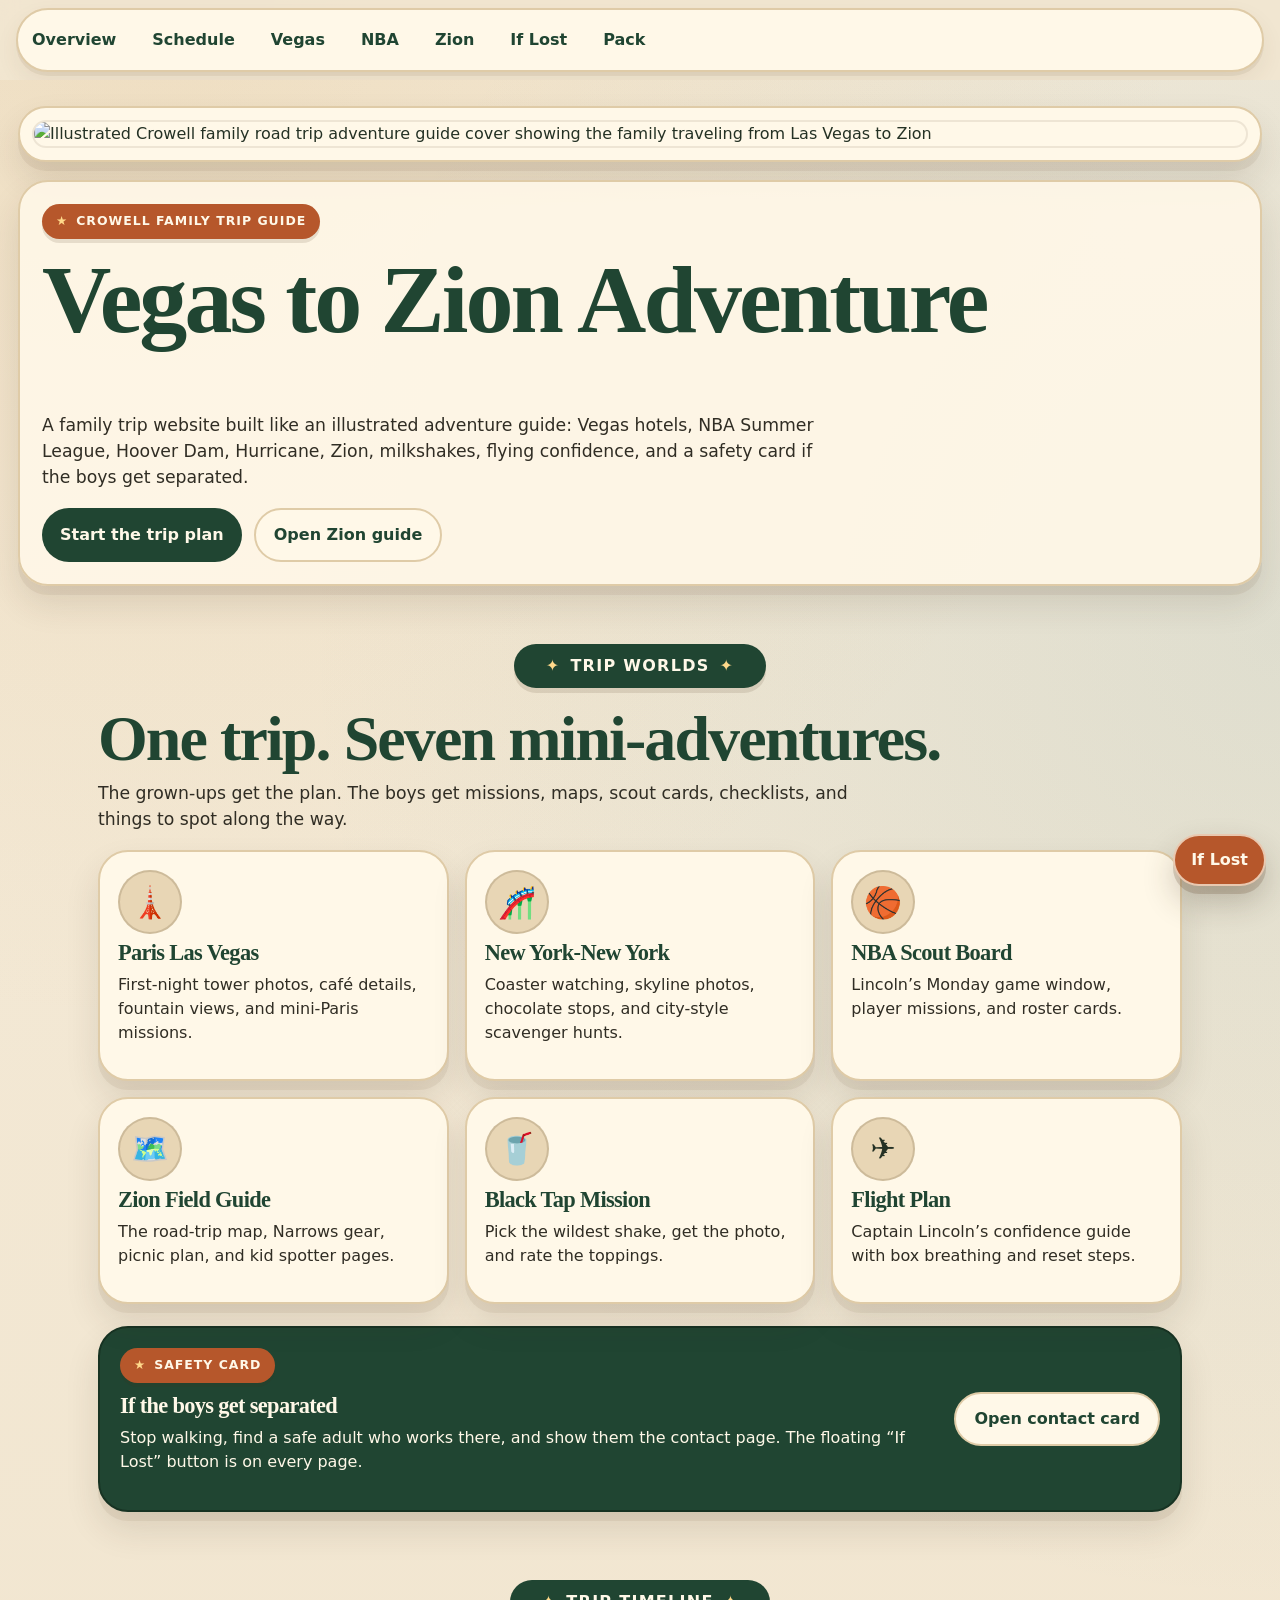
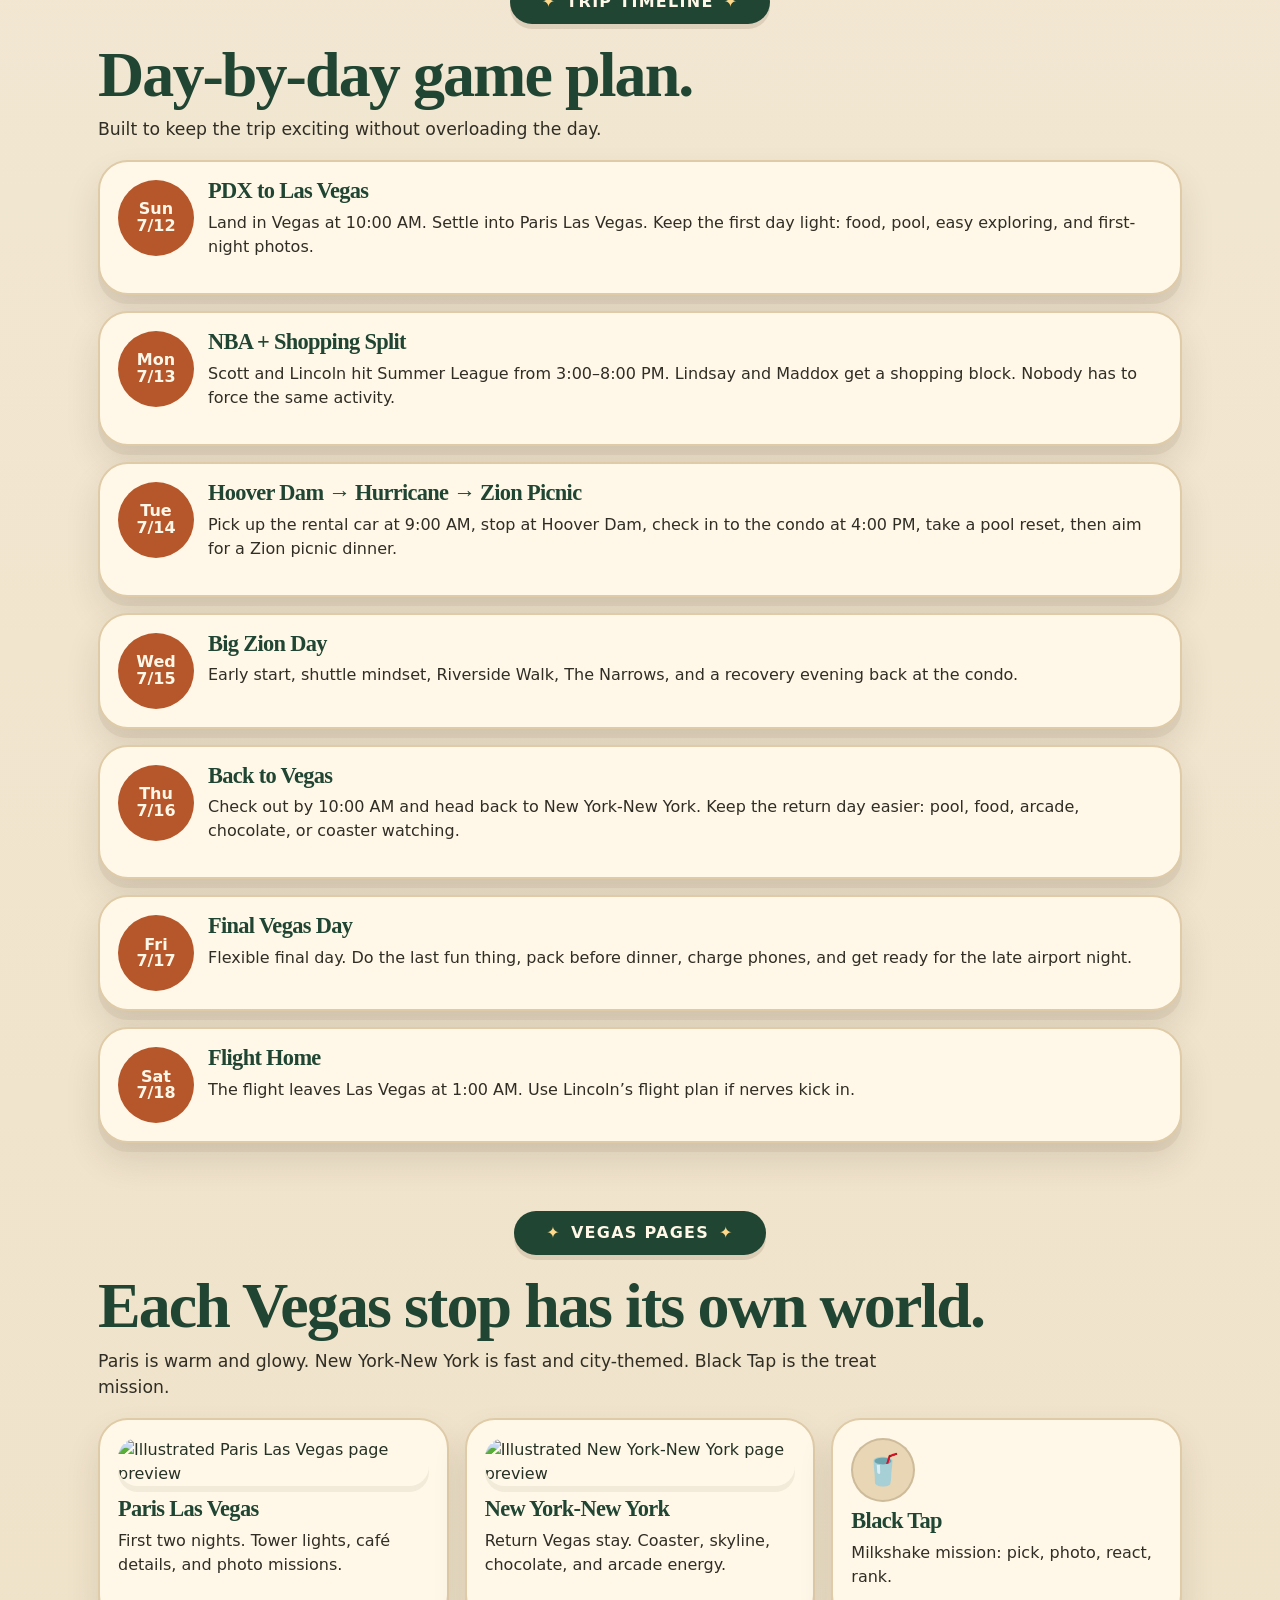
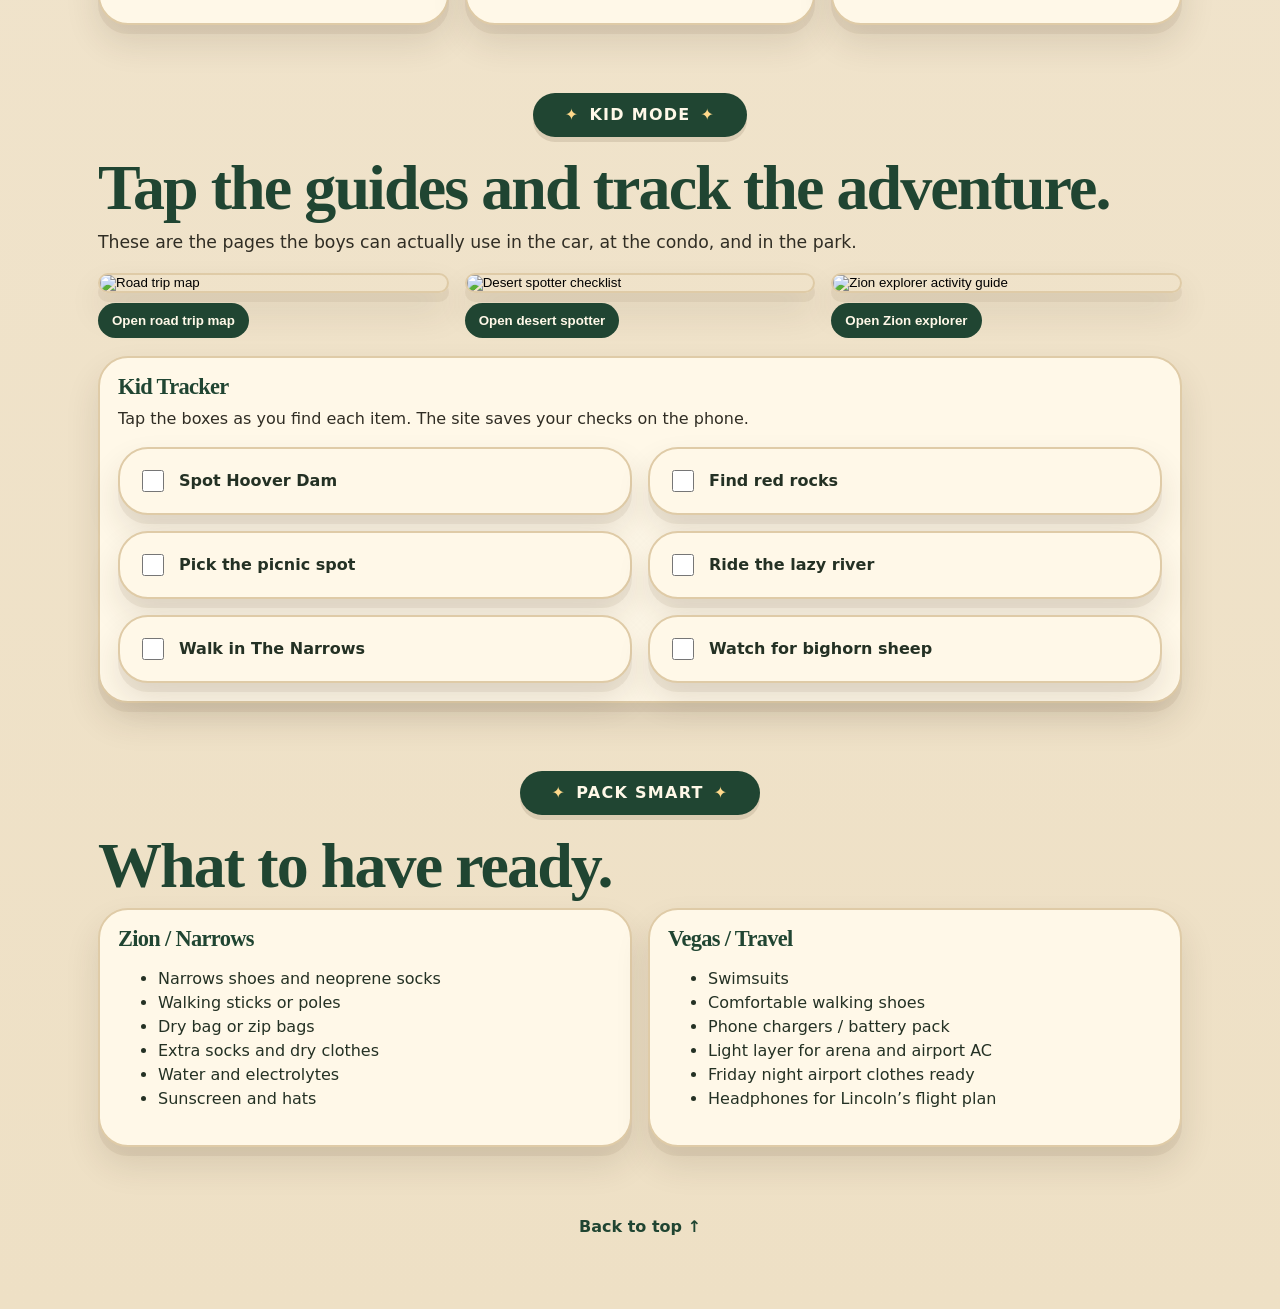
==== index.html @ 47e10776 "Add files via upload" ====
<!doctype html>
<html lang="en">

<head>
  <meta charset="utf-8" />
  <meta name="viewport" content="width=device-width, initial-scale=1" />
  <link rel="stylesheet" href="style.css" />
</head>

<body>
<a class="skip-link" href="#main">Skip to main content</a>

<nav class="top-tabs" aria-label="Main navigation">
  <a href="index.html#overview">Overview</a>
  <a href="index.html#schedule">Schedule</a>
  <a href="index.html#vegas">Vegas</a>
  <a href="nba.html">NBA</a>
  <a href="zion.html">Zion</a>
  <a href="contacts.html">If Lost</a>
  <a href="index.html#pack">Pack</a>
</nav>


<header class="hero" id="top">
  <div class="hero-art-card">
    <img src="assets/hero-home.png" alt="Illustrated Crowell family road trip adventure guide cover showing the family traveling from Las Vegas to Zion">
  </div>
  <div class="hero-copy">
    <p class="kicker">Crowell Family Trip Guide</p>
    <h1>Vegas to Zion Adventure</h1>
    <p class="lead">A family trip website built like an illustrated adventure guide: Vegas hotels, NBA Summer League, Hoover Dam, Hurricane, Zion, milkshakes, flying confidence, and a safety card if the boys get separated.</p>
    <div class="hero-actions">
      <a class="button primary" href="#schedule">Start the trip plan</a>
      <a class="button secondary" href="zion.html">Open Zion guide</a>
    </div>
  </div>
</header>

<main id="main">
  <section class="section" id="overview">
    <div class="ribbon"><span>Trip Worlds</span></div>
    <h2>One trip. Seven mini-adventures.</h2>
    <p class="lead">The grown-ups get the plan. The boys get missions, maps, scout cards, checklists, and things to spot along the way.</p>
    <div class="grid-3">
      <a class="card card-link" href="paris.html"><div class="tile-icon">🗼</div><h3>Paris Las Vegas</h3><p>First-night tower photos, café details, fountain views, and mini-Paris missions.</p></a>
      <a class="card card-link" href="new-york-new-york.html"><div class="tile-icon">🎢</div><h3>New York-New York</h3><p>Coaster watching, skyline photos, chocolate stops, and city-style scavenger hunts.</p></a>
      <a class="card card-link" href="nba.html"><div class="tile-icon">🏀</div><h3>NBA Scout Board</h3><p>Lincoln’s Monday game window, player missions, and roster cards.</p></a>
      <a class="card card-link" href="zion.html"><div class="tile-icon">🗺️</div><h3>Zion Field Guide</h3><p>The road-trip map, Narrows gear, picnic plan, and kid spotter pages.</p></a>
      <a class="card card-link" href="shake.html"><div class="tile-icon">🥤</div><h3>Black Tap Mission</h3><p>Pick the wildest shake, get the photo, and rate the toppings.</p></a>
      <a class="card card-link" href="flying.html"><div class="tile-icon">✈️</div><h3>Flight Plan</h3><p>Captain Lincoln’s confidence guide with box breathing and reset steps.</p></a>
    </div>
    <div class="safety-callout">
      <div>
        <p class="mini-kicker">Safety Card</p>
        <h3>If the boys get separated</h3>
        <p>Stop walking, find a safe adult who works there, and show them the contact page. The floating “If Lost” button is on every page.</p>
      </div>
      <a class="button secondary" href="contacts.html">Open contact card</a>
    </div>
  </section>

  <section class="section" id="schedule">
    <div class="ribbon"><span>Trip Timeline</span></div>
    <h2>Day-by-day game plan.</h2>
    <p class="lead">Built to keep the trip exciting without overloading the day.</p>
    <div class="timeline">
      <article><div class="date-badge">Sun<br>7/12</div><div><h3>PDX to Las Vegas</h3><p>Land in Vegas at 10:00 AM. Settle into Paris Las Vegas. Keep the first day light: food, pool, easy exploring, and first-night photos.</p></div></article>
      <article><div class="date-badge">Mon<br>7/13</div><div><h3>NBA + Shopping Split</h3><p>Scott and Lincoln hit Summer League from 3:00–8:00 PM. Lindsay and Maddox get a shopping block. Nobody has to force the same activity.</p></div></article>
      <article><div class="date-badge">Tue<br>7/14</div><div><h3>Hoover Dam → Hurricane → Zion Picnic</h3><p>Pick up the rental car at 9:00 AM, stop at Hoover Dam, check in to the condo at 4:00 PM, take a pool reset, then aim for a Zion picnic dinner.</p></div></article>
      <article><div class="date-badge">Wed<br>7/15</div><div><h3>Big Zion Day</h3><p>Early start, shuttle mindset, Riverside Walk, The Narrows, and a recovery evening back at the condo.</p></div></article>
      <article><div class="date-badge">Thu<br>7/16</div><div><h3>Back to Vegas</h3><p>Check out by 10:00 AM and head back to New York-New York. Keep the return day easier: pool, food, arcade, chocolate, or coaster watching.</p></div></article>
      <article><div class="date-badge">Fri<br>7/17</div><div><h3>Final Vegas Day</h3><p>Flexible final day. Do the last fun thing, pack before dinner, charge phones, and get ready for the late airport night.</p></div></article>
      <article><div class="date-badge">Sat<br>7/18</div><div><h3>Flight Home</h3><p>The flight leaves Las Vegas at 1:00 AM. Use Lincoln’s flight plan if nerves kick in.</p></div></article>
    </div>
  </section>

  <section class="section" id="vegas">
    <div class="ribbon"><span>Vegas Pages</span></div>
    <h2>Each Vegas stop has its own world.</h2>
    <p class="lead">Paris is warm and glowy. New York-New York is fast and city-themed. Black Tap is the treat mission.</p>
    <div class="grid-3">
      <a class="card card-link" href="paris.html"><img src="assets/hero-paris.png" alt="Illustrated Paris Las Vegas page preview" style="border-radius:20px;margin-bottom:12px"><h3>Paris Las Vegas</h3><p>First two nights. Tower lights, café details, and photo missions.</p></a>
      <a class="card card-link" href="new-york-new-york.html"><img src="assets/hero-nyny.png" alt="Illustrated New York-New York page preview" style="border-radius:20px;margin-bottom:12px"><h3>New York-New York</h3><p>Return Vegas stay. Coaster, skyline, chocolate, and arcade energy.</p></a>
      <a class="card card-link" href="shake.html"><div class="tile-icon">🥤</div><h3>Black Tap</h3><p>Milkshake mission: pick, photo, react, rank.</p></a>
    </div>
  </section>

  <section class="section" id="kids">
    <div class="ribbon"><span>Kid Mode</span></div>
    <h2>Tap the guides and track the adventure.</h2>
    <p class="lead">These are the pages the boys can actually use in the car, at the condo, and in the park.</p>
    <div class="grid-3">
      <button class="image-button" data-modal="assets/kid-road-trip-map.png"><img src="assets/kid-road-trip-map.png" alt="Road trip map"><span>Open road trip map</span></button>
      <button class="image-button" data-modal="assets/desert-spotter.png"><img src="assets/desert-spotter.png" alt="Desert spotter checklist"><span>Open desert spotter</span></button>
      <button class="image-button" data-modal="assets/zion-explorer.png"><img src="assets/zion-explorer.png" alt="Zion explorer activity guide"><span>Open Zion explorer</span></button>
    </div>
    <div class="card" style="margin-top:18px">
      <h3>Kid Tracker</h3>
      <p>Tap the boxes as you find each item. The site saves your checks on the phone.</p>
      <div class="mission-grid">
        <label><input type="checkbox" data-key="dam"> Spot Hoover Dam</label>
        <label><input type="checkbox" data-key="redrocks"> Find red rocks</label>
        <label><input type="checkbox" data-key="picnic"> Pick the picnic spot</label>
        <label><input type="checkbox" data-key="lazyriver"> Ride the lazy river</label>
        <label><input type="checkbox" data-key="narrows"> Walk in The Narrows</label>
        <label><input type="checkbox" data-key="bighorn"> Watch for bighorn sheep</label>
      </div>
    </div>
  </section>

  <section class="section" id="pack">
    <div class="ribbon"><span>Pack Smart</span></div>
    <h2>What to have ready.</h2>
    <div class="pack-grid">
      <article><h3>Zion / Narrows</h3><ul><li>Narrows shoes and neoprene socks</li><li>Walking sticks or poles</li><li>Dry bag or zip bags</li><li>Extra socks and dry clothes</li><li>Water and electrolytes</li><li>Sunscreen and hats</li></ul></article>
      <article><h3>Vegas / Travel</h3><ul><li>Swimsuits</li><li>Comfortable walking shoes</li><li>Phone chargers / battery pack</li><li>Light layer for arena and airport AC</li><li>Friday night airport clothes ready</li><li>Headphones for Lincoln’s flight plan</li></ul></article>
    </div>
  </section>
</main>

<div class="modal" id="imageModal" aria-hidden="true" role="dialog" aria-label="Expanded image">
  <button class="modal-close" type="button" aria-label="Close image">×</button>
  <img alt="Expanded trip guide image">
</div>

<a class="lost-button" href="contacts.html" aria-label="Open family contact information">If Lost</a>
<footer><a href="#top">Back to top ↑</a></footer>
<script src="script.js"></script>
</body>
</html>
---- style.css ----
:root{
  --bg:#f2e6d1;
  --paper:#fff8e8;
  --cream:#fff3dc;
  --ink:#243124;
  --muted:#6b6252;
  --green:#204532;
  --green2:#315d42;
  --rust:#b6572b;
  --gold:#d6a85d;
  --blue:#2e7f95;
  --teal:#2f7a70;
  --line:#dfcba7;
  --shadow:0 9px 0 rgba(87,65,38,.07), 0 18px 34px rgba(55,42,24,.12);
  --radius:30px;
}
*{box-sizing:border-box}
html{scroll-behavior:smooth}
body{
  margin:0;
  font-family:Inter,ui-sans-serif,system-ui,-apple-system,BlinkMacSystemFont,"Segoe UI",sans-serif;
  line-height:1.5;
  color:var(--ink);
  background:
    radial-gradient(circle at 12% 0%, rgba(214,168,93,.18), transparent 22%),
    radial-gradient(circle at 100% 14%, rgba(46,127,149,.10), transparent 24%),
    linear-gradient(180deg,#f4ead8,#eee0c5);
}
img{max-width:100%;display:block}
a{color:inherit}
main{max-width:1120px;margin:0 auto}
h1,h2,h3,p{margin-top:0}
h1,h2,h3{font-family:Georgia,serif;color:var(--green);line-height:1.02;letter-spacing:-.03em}
h1{font-size:clamp(2.8rem,11vw,6rem)}
h2{font-size:clamp(2rem,7vw,4rem);margin-bottom:10px}
h3{font-size:1.4rem;margin-bottom:8px}
p{color:#302d24}
.lead{font-size:1.08rem;max-width:780px}
.skip-link{position:absolute;left:-999px;top:0}
.skip-link:focus{left:8px;top:8px;background:var(--green);color:white;padding:8px;z-index:999}
.top-tabs{
  position:sticky;
  top:0;
  z-index:50;
  display:flex;
  gap:4px;
  overflow:auto;
  padding:16px;
  background:rgba(242,230,209,.94);
  backdrop-filter: blur(8px);
}
.top-tabs:before{
  content:"";
  position:absolute;
  inset:8px 16px;
  border:2px solid var(--line);
  border-radius:999px;
  background:var(--paper);
  box-shadow:0 4px 0 rgba(88,66,41,.08), 0 10px 22px rgba(88,66,41,.08);
  z-index:-1;
}
.top-tabs a{
  text-decoration:none;
  color:var(--green);
  font-weight:900;
  white-space:nowrap;
  border-radius:999px;
  padding:12px 16px;
  font-size:1rem;
}
.top-tabs a:hover,.top-tabs a:focus{background:#f0dfbd}
.button{
  display:inline-flex;
  align-items:center;
  justify-content:center;
  text-decoration:none;
  border-radius:999px;
  font-weight:900;
  padding:13px 18px;
}
.button.primary{background:var(--green);color:var(--paper)}
.button.secondary{background:var(--paper);color:var(--green);border:2px solid var(--line)}
.hero-actions{display:flex;gap:12px;flex-wrap:wrap}
.kicker, .mini-kicker{
  display:inline-flex;
  align-items:center;
  gap:8px;
  background:var(--rust);
  color:var(--paper);
  border-radius:999px;
  padding:8px 14px;
  box-shadow:0 4px 0 rgba(64,42,20,.12);
  font-weight:900;
  text-transform:uppercase;
  letter-spacing:.08em;
  font-size:.78rem;
  margin-bottom:12px;
}
.kicker:before,.mini-kicker:before{content:"★";color:#ffd98b}
.hero{
  padding:26px 18px 24px;
}
.hero-art-card{
  background:var(--paper);
  border:2px solid var(--line);
  border-radius:34px;
  padding:12px;
  box-shadow:var(--shadow);
}
.hero-art-card img{
  width:100%;
  border-radius:24px;
  border:2px solid rgba(87,65,38,.1);
}
.hero-copy{
  margin-top:18px;
  background:rgba(255,248,232,.9);
  border:2px solid var(--line);
  border-radius:30px;
  padding:22px;
  box-shadow:var(--shadow);
}
.section{
  padding:34px 18px;
}
.ribbon{
  display:flex;
  justify-content:center;
  margin:0 auto 18px;
}
.ribbon span{
  display:inline-flex;
  align-items:center;
  justify-content:center;
  background:var(--green);
  color:var(--paper);
  padding:10px 22px;
  border-radius:999px;
  font-weight:900;
  text-transform:uppercase;
  letter-spacing:.08em;
  box-shadow:0 5px 0 rgba(64,42,20,.12);
}
.ribbon span:before,.ribbon span:after{content:"✦";color:#ffd98b;margin:0 10px}
.grid-2,.grid-3,.grid-4,.timeline,.mission-grid,.pack-grid,.contact-grid,.route-grid,.game-grid,.detail-grid{
  display:grid;
  gap:16px;
}
.card, .timeline article, .mission-grid label, .pack-grid article, .contact-grid article, .route-grid article, .game-grid article, .detail-grid article, .callout{
  background:var(--paper);
  border:2px solid var(--line);
  border-radius:var(--radius);
  padding:18px;
  box-shadow:var(--shadow);
}
.card-link{
  text-decoration:none;
  display:block;
}
.tile-icon{
  display:inline-grid;
  place-items:center;
  width:64px;
  height:64px;
  border-radius:50%;
  background:#e8d6b5;
  border:2px solid rgba(87,65,38,.18);
  font-size:1.9rem;
  margin-bottom:8px;
}
.timeline article{
  display:flex;
  gap:14px;
  align-items:flex-start;
}
.date-badge{
  flex:0 0 76px;
  width:76px;
  height:76px;
  border-radius:50%;
  background:var(--rust);
  color:var(--paper);
  display:grid;
  place-items:center;
  text-align:center;
  line-height:1.05;
  font-weight:900;
}
.mission-grid label{
  display:flex;
  align-items:center;
  gap:12px;
  font-weight:800;
}
input[type="checkbox"]{width:22px;height:22px;accent-color:var(--green)}
.image-button{
  border:0;
  background:transparent;
  padding:0;
  width:100%;
  text-align:left;
  cursor:pointer;
}
.image-button img{
  border-radius:24px;
  border:2px solid var(--line);
  box-shadow:var(--shadow);
}
.image-button span{
  display:inline-flex;
  margin-top:10px;
  background:var(--green);
  color:var(--paper);
  border-radius:999px;
  padding:10px 14px;
  font-weight:900;
}
.game-grid article.featured{background:#fbe3c7;border-color:var(--rust)}
.game-grid article.portland{background:#e8f2e4;border-color:var(--green2)}
.note{
  background:linear-gradient(180deg,#dff3f7,#eef8fa);
  border:2px dashed #86b8c6;
  border-radius:22px;
  padding:14px 16px;
  font-weight:800;
}
.safety-callout{
  display:grid;
  gap:14px;
  margin-top:22px;
  background:var(--green);
  color:var(--paper);
  border:2px solid #173323;
  border-radius:30px;
  padding:20px;
  box-shadow:var(--shadow);
}
.safety-callout h3,.safety-callout p{color:var(--paper)}
.contact-role{
  display:inline-flex;
  background:var(--rust);
  color:var(--paper);
  border-radius:999px;
  padding:6px 12px;
  font-size:.78rem;
  font-weight:900;
  text-transform:uppercase;
  letter-spacing:.08em;
  margin-bottom:10px;
}
.call-button,.email-button{
  display:flex;
  align-items:center;
  justify-content:center;
  width:100%;
  min-height:48px;
  border-radius:18px;
  padding:12px;
  margin-top:10px;
  text-align:center;
  text-decoration:none;
  font-weight:900;
}
.call-button{background:var(--green);color:var(--paper)}
.email-button{background:var(--cream);color:var(--green);border:2px solid var(--line);word-break:break-word}
.backup-contact{background:var(--cream)}
.lost-button{
  position:fixed;
  right:14px;
  bottom:14px;
  z-index:70;
  display:inline-flex;
  align-items:center;
  justify-content:center;
  min-width:84px;
  min-height:48px;
  padding:12px 16px;
  border-radius:999px;
  background:var(--rust);
  color:var(--paper);
  text-decoration:none;
  font-weight:900;
  box-shadow:0 8px 0 rgba(80,44,20,.18), 0 16px 32px rgba(55,42,24,.24);
  border:2px solid rgba(255,248,232,.7);
}
footer{text-align:center;padding:34px 18px 70px}
footer a{text-decoration:none;font-weight:900;color:var(--green)}
.modal{
  position:fixed;inset:0;background:rgba(16,18,14,.88);display:none;align-items:center;justify-content:center;z-index:100;padding:18px
}
.modal.open{display:flex}
.modal img{max-width:min(96vw,760px);max-height:92vh;border-radius:20px;box-shadow:0 24px 80px rgba(0,0,0,.45)}
.modal-close{
  position:absolute;top:12px;right:12px;width:46px;height:46px;border-radius:50%;border:0;background:var(--paper);color:var(--green);font-size:30px
}
@media(min-width:760px){
  .grid-2{grid-template-columns:repeat(2,1fr)}
  .grid-3{grid-template-columns:repeat(3,1fr)}
  .grid-4{grid-template-columns:repeat(2,1fr)}
  .mission-grid{grid-template-columns:repeat(2,1fr)}
  .pack-grid{grid-template-columns:repeat(2,1fr)}
  .contact-grid{grid-template-columns:repeat(3,1fr)}
  .route-grid{grid-template-columns:repeat(4,1fr)}
  .game-grid{grid-template-columns:repeat(2,1fr)}
  .detail-grid{grid-template-columns:repeat(2,1fr)}
  .safety-callout{grid-template-columns:1fr auto;align-items:center}
}
@media(min-width:980px){
  .grid-4{grid-template-columns:repeat(4,1fr)}
  .game-grid{grid-template-columns:repeat(4,1fr)}
}


/* v2 polish pass */
.shake-hero-simple{
  background:
    radial-gradient(circle at 78% 20%, rgba(255,151,191,.34), transparent 20%),
    radial-gradient(circle at 18% 75%, rgba(47,122,112,.14), transparent 24%),
    linear-gradient(180deg,#fff0df 0%,#f4c29e 100%);
}
.callout{
  background:var(--green);
  color:var(--paper);
  border:2px solid #173323;
  border-radius:var(--radius);
  padding:20px;
  box-shadow:var(--shadow);
}
.callout h3,
.callout p{
  color:var(--paper);
}
.card img{
  box-shadow:0 6px 0 rgba(87,65,38,.07);
}
.card-link:hover,
.card-link:focus{
  transform:translateY(-2px);
  transition:transform .15s ease;
}
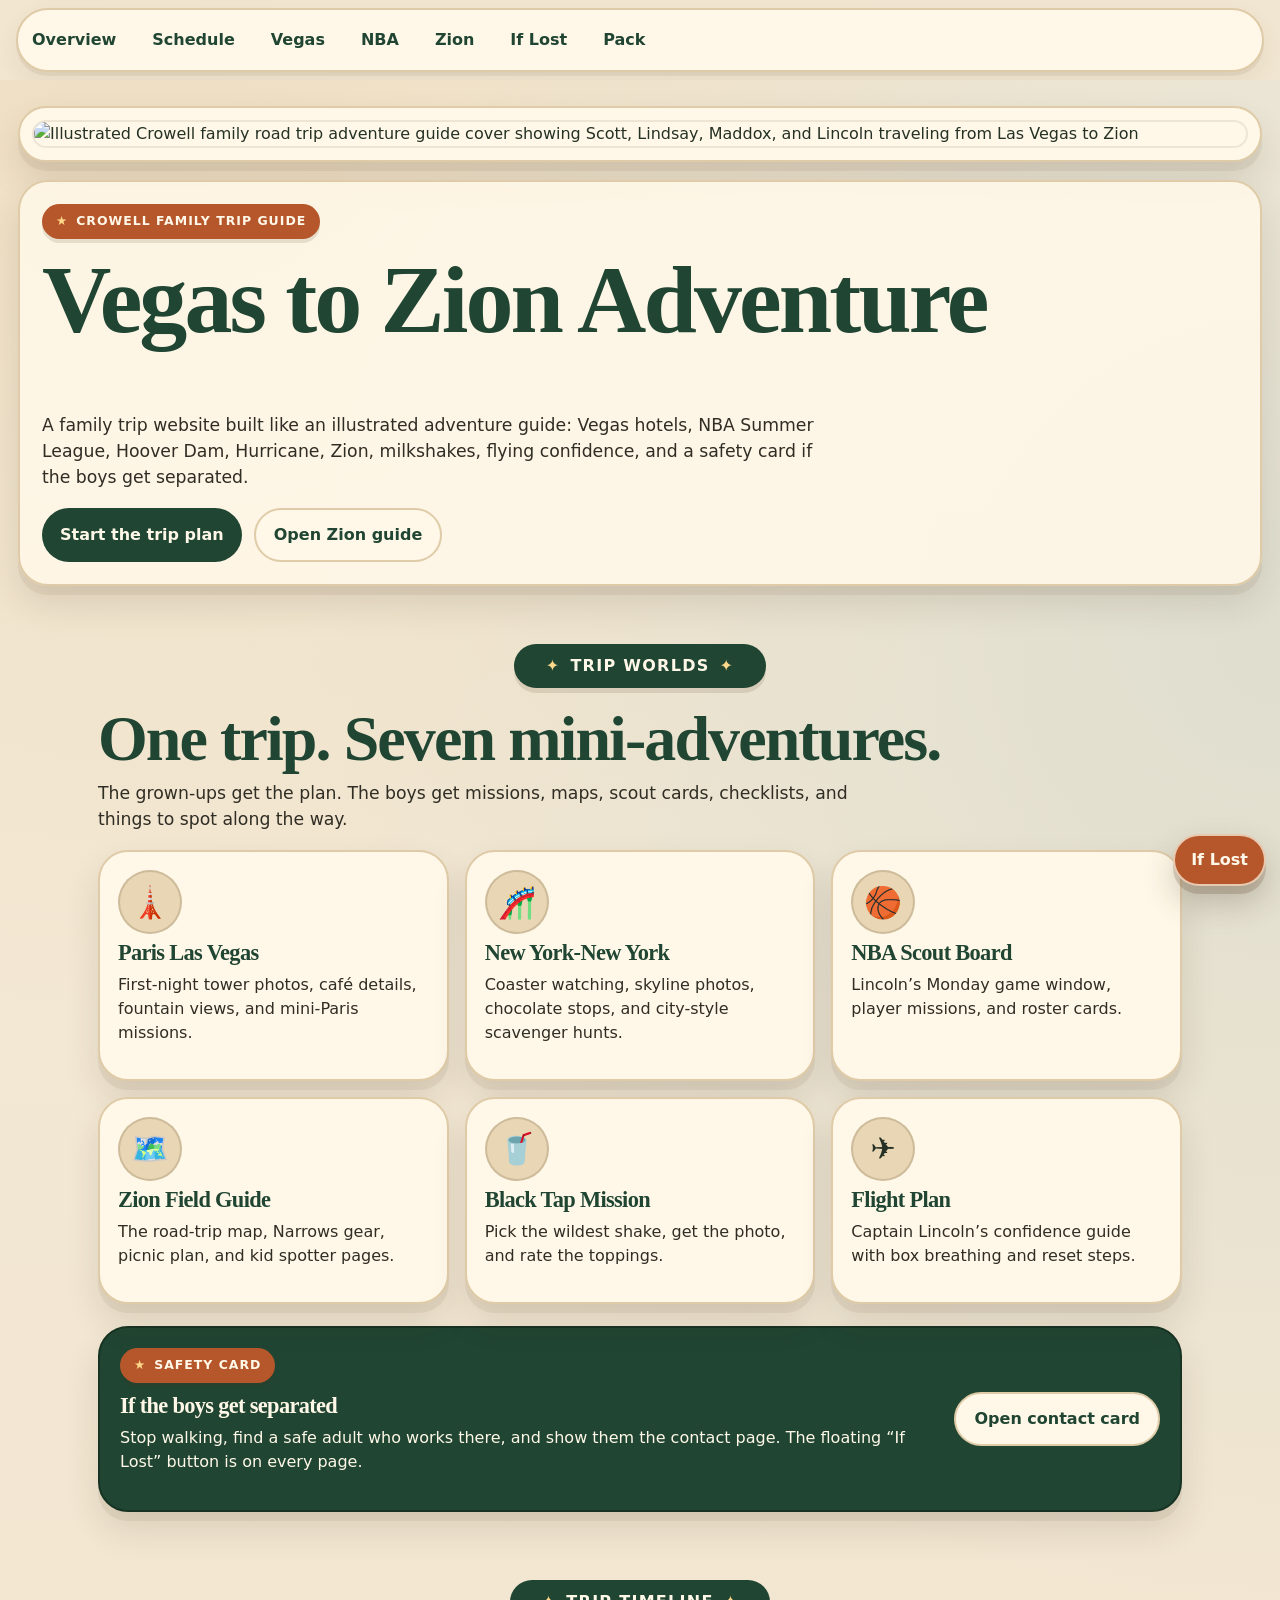
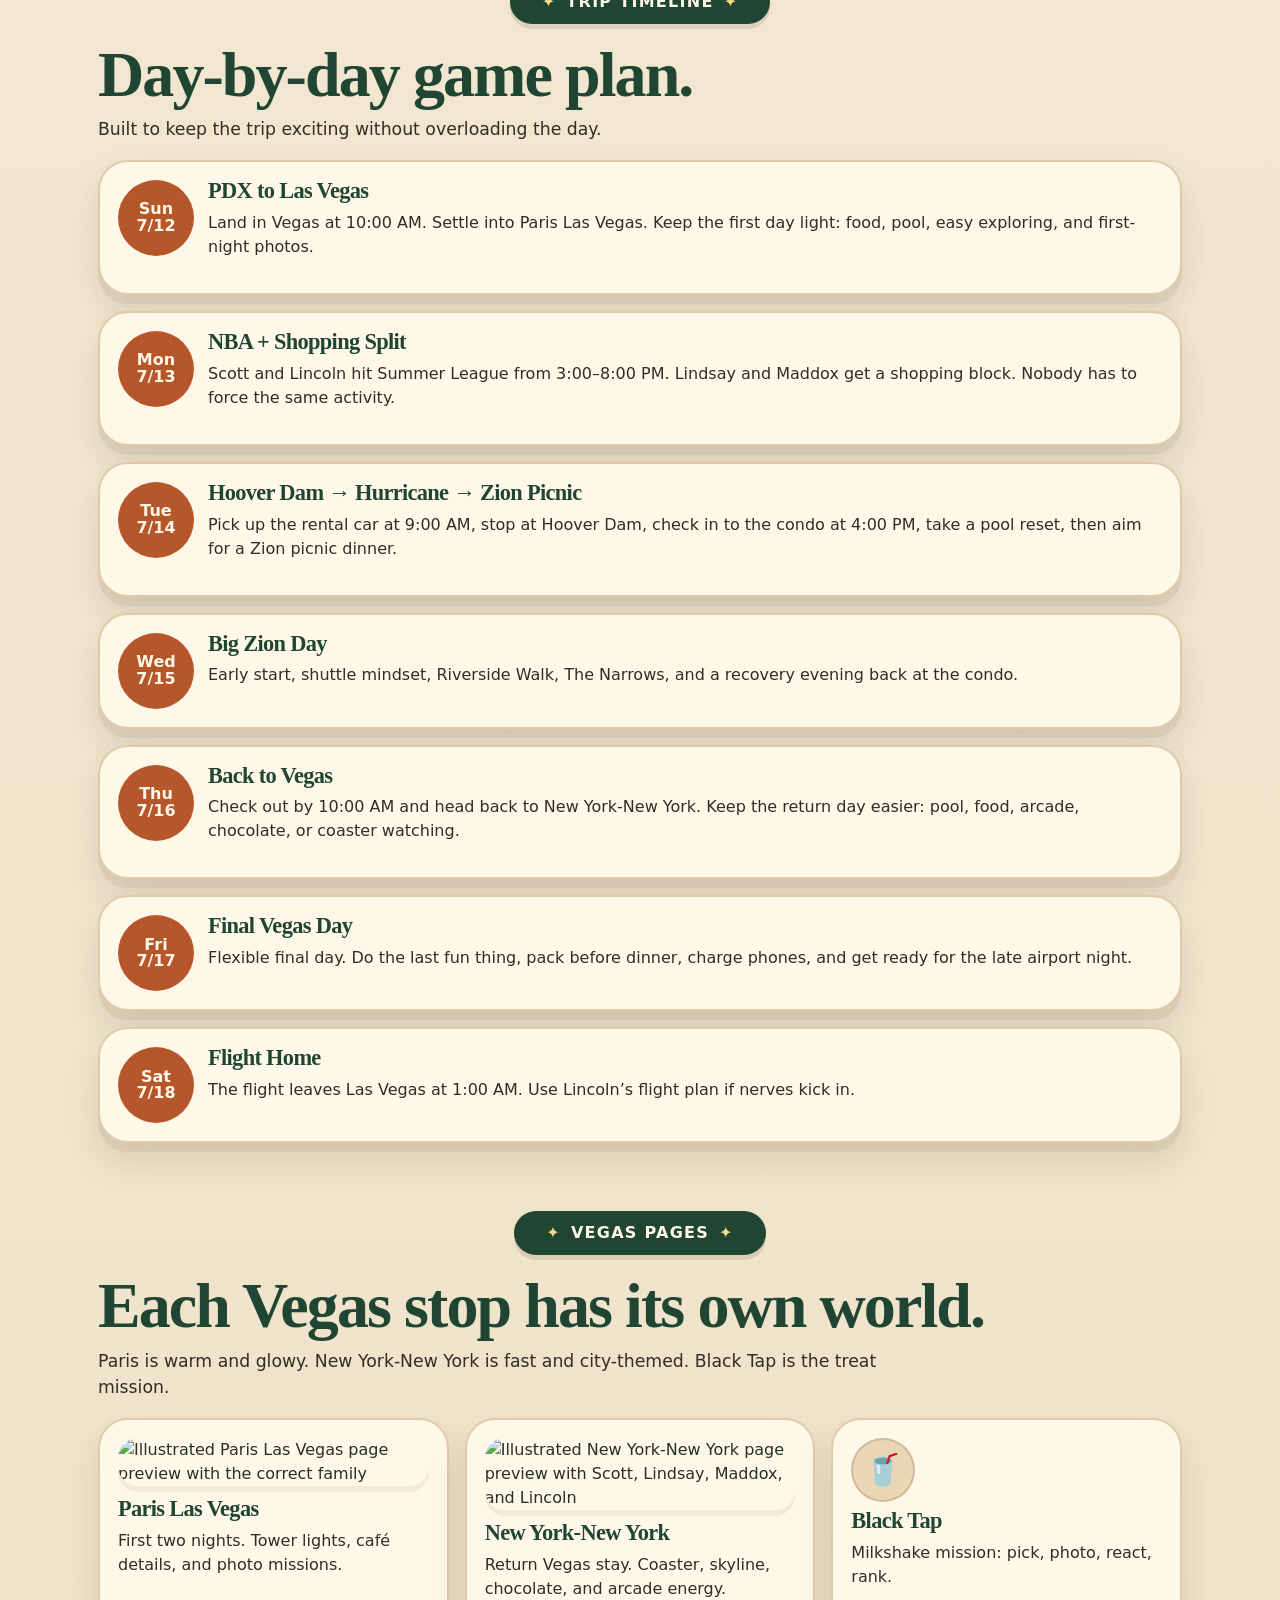
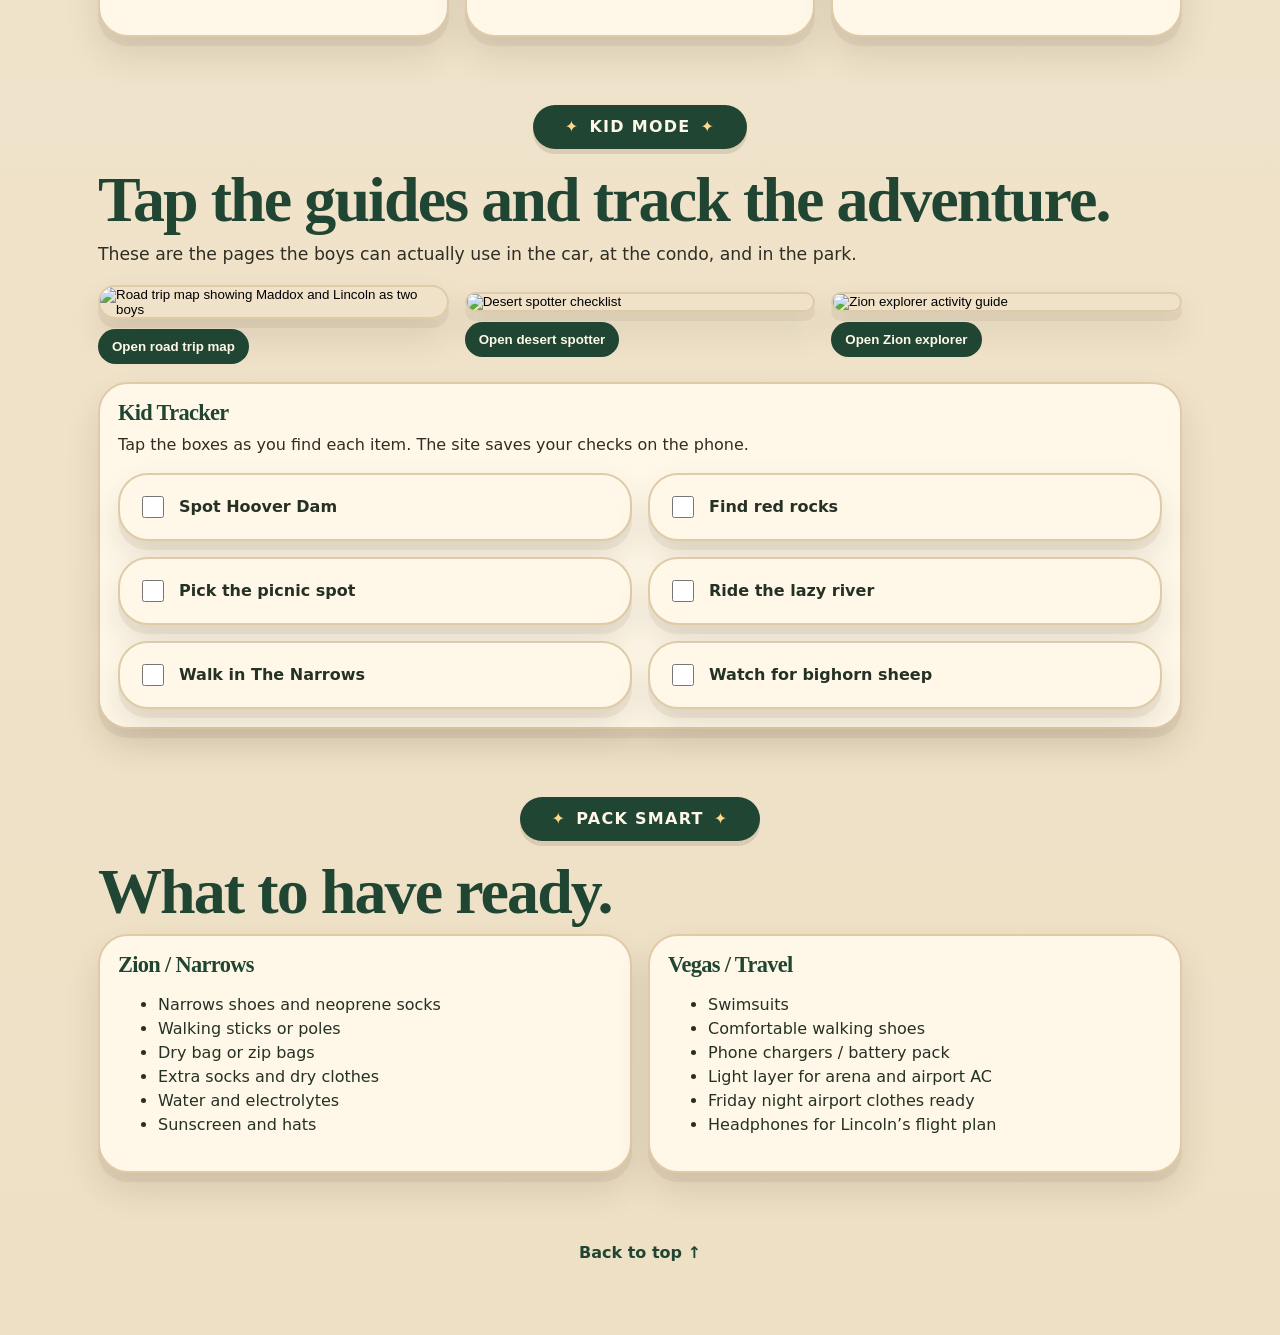
==== commit 427b374f: "Add files via upload" ====
--- a/index.html
+++ b/index.html
@@ -23,7 +23,7 @@
 
 <header class="hero" id="top">
   <div class="hero-art-card">
-    <img src="assets/hero-home.png" alt="Illustrated Crowell family road trip adventure guide cover showing the family traveling from Las Vegas to Zion">
+    <img src="assets/hero-home.png" alt="Illustrated Crowell family road trip adventure guide cover showing Scott, Lindsay, Maddox, and Lincoln traveling from Las Vegas to Zion">
   </div>
   <div class="hero-copy">
     <p class="kicker">Crowell Family Trip Guide</p>
@@ -79,8 +79,8 @@
     <h2>Each Vegas stop has its own world.</h2>
     <p class="lead">Paris is warm and glowy. New York-New York is fast and city-themed. Black Tap is the treat mission.</p>
     <div class="grid-3">
-      <a class="card card-link" href="paris.html"><img src="assets/hero-paris.png" alt="Illustrated Paris Las Vegas page preview" style="border-radius:20px;margin-bottom:12px"><h3>Paris Las Vegas</h3><p>First two nights. Tower lights, café details, and photo missions.</p></a>
-      <a class="card card-link" href="new-york-new-york.html"><img src="assets/hero-nyny.png" alt="Illustrated New York-New York page preview" style="border-radius:20px;margin-bottom:12px"><h3>New York-New York</h3><p>Return Vegas stay. Coaster, skyline, chocolate, and arcade energy.</p></a>
+      <a class="card card-link" href="paris.html"><img src="assets/hero-paris.png" alt="Illustrated Paris Las Vegas page preview with the correct family" style="border-radius:20px;margin-bottom:12px"><h3>Paris Las Vegas</h3><p>First two nights. Tower lights, café details, and photo missions.</p></a>
+      <a class="card card-link" href="new-york-new-york.html"><img src="assets/hero-nyny.png" alt="Illustrated New York-New York page preview with Scott, Lindsay, Maddox, and Lincoln" style="border-radius:20px;margin-bottom:12px"><h3>New York-New York</h3><p>Return Vegas stay. Coaster, skyline, chocolate, and arcade energy.</p></a>
       <a class="card card-link" href="shake.html"><div class="tile-icon">🥤</div><h3>Black Tap</h3><p>Milkshake mission: pick, photo, react, rank.</p></a>
     </div>
   </section>
@@ -90,7 +90,7 @@
     <h2>Tap the guides and track the adventure.</h2>
     <p class="lead">These are the pages the boys can actually use in the car, at the condo, and in the park.</p>
     <div class="grid-3">
-      <button class="image-button" data-modal="assets/kid-road-trip-map.png"><img src="assets/kid-road-trip-map.png" alt="Road trip map"><span>Open road trip map</span></button>
+      <button class="image-button" data-modal="assets/kid-road-trip-map.png"><img src="assets/kid-road-trip-map.png" alt="Road trip map showing Maddox and Lincoln as two boys"><span>Open road trip map</span></button>
       <button class="image-button" data-modal="assets/desert-spotter.png"><img src="assets/desert-spotter.png" alt="Desert spotter checklist"><span>Open desert spotter</span></button>
       <button class="image-button" data-modal="assets/zion-explorer.png"><img src="assets/zion-explorer.png" alt="Zion explorer activity guide"><span>Open Zion explorer</span></button>
     </div>
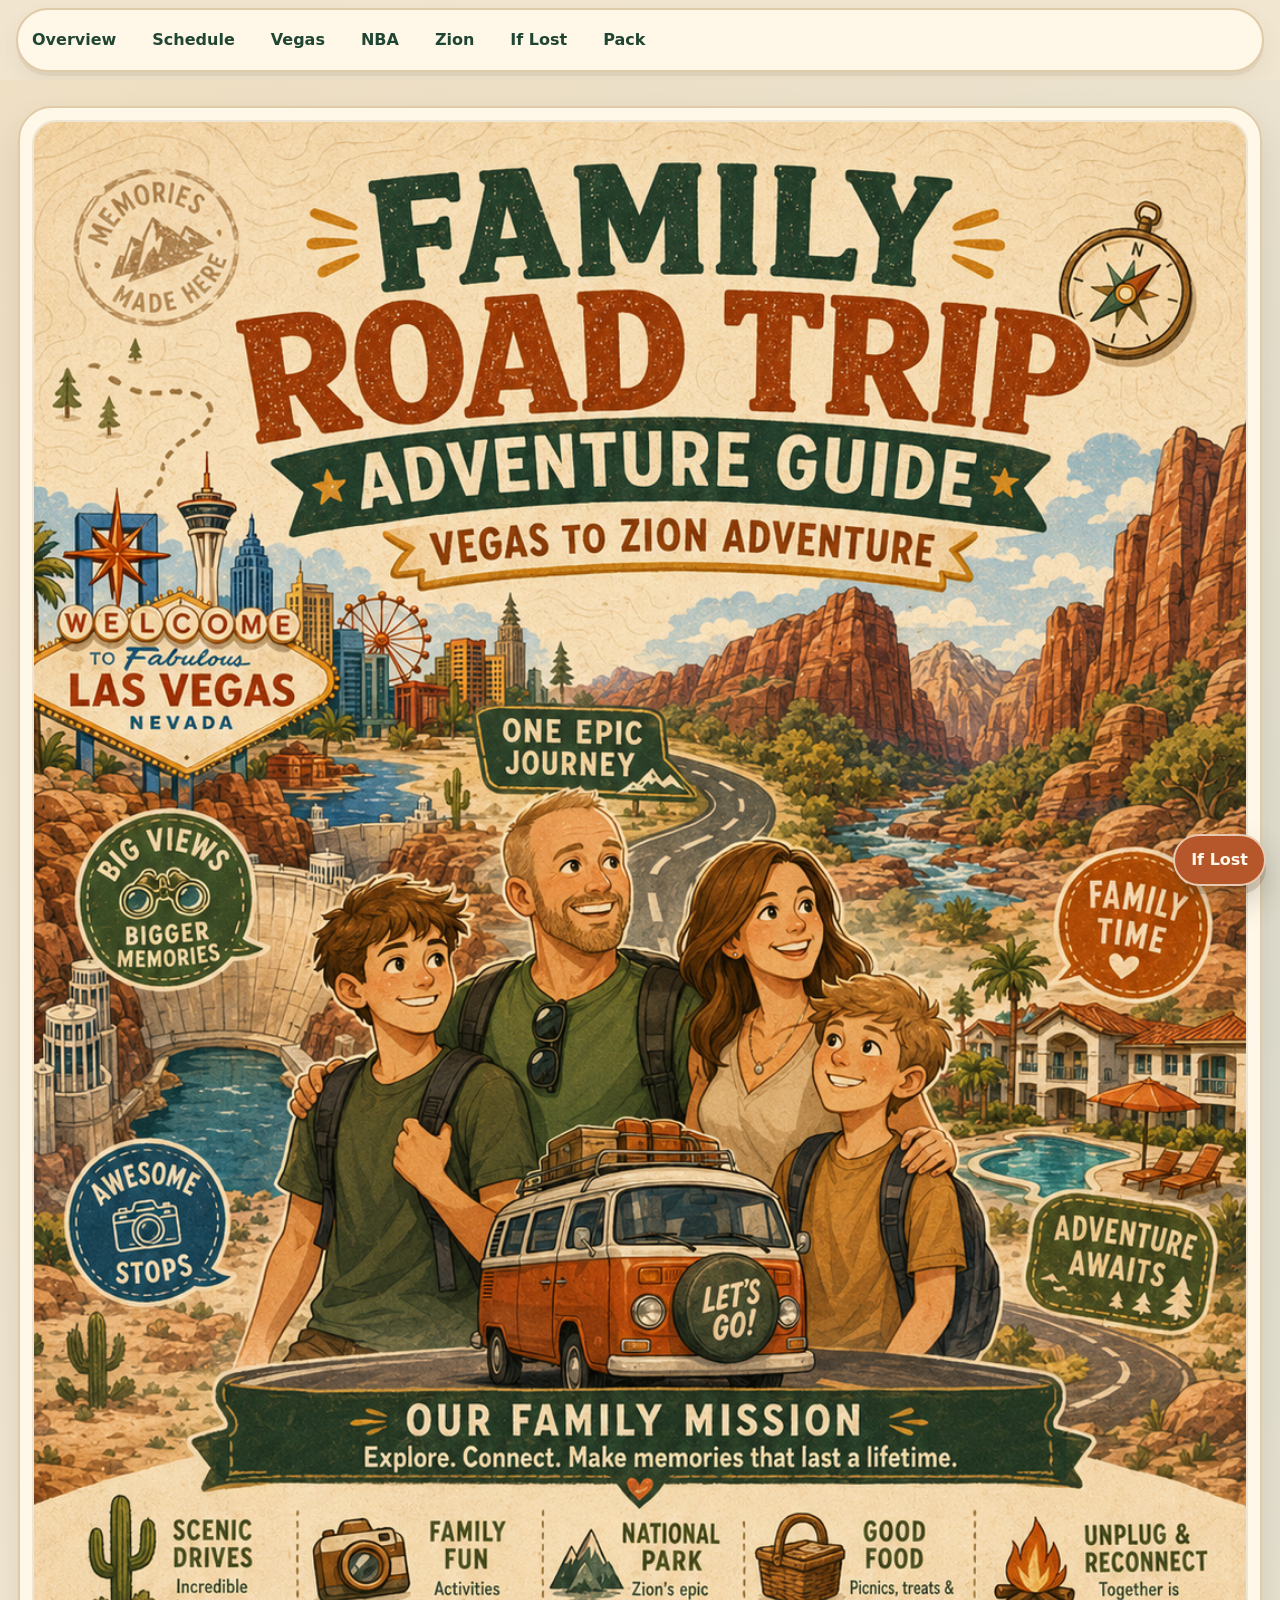
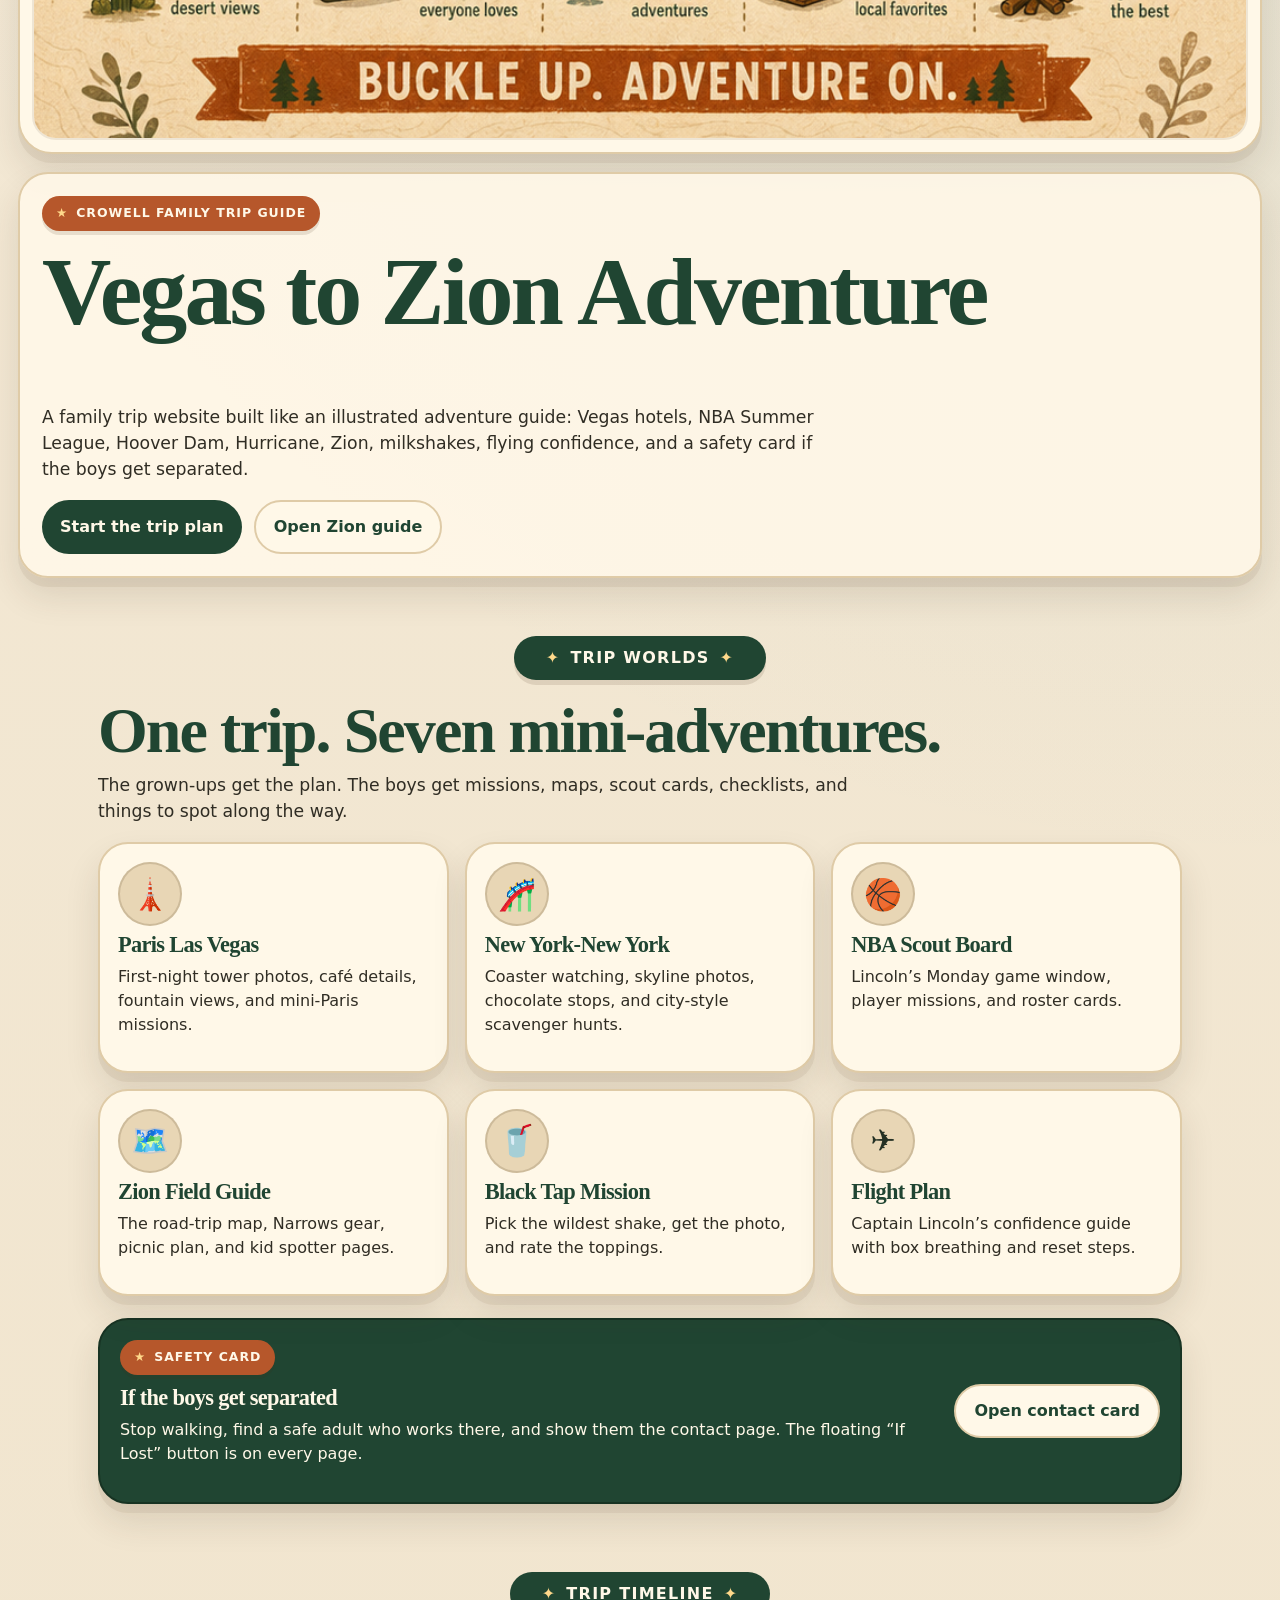
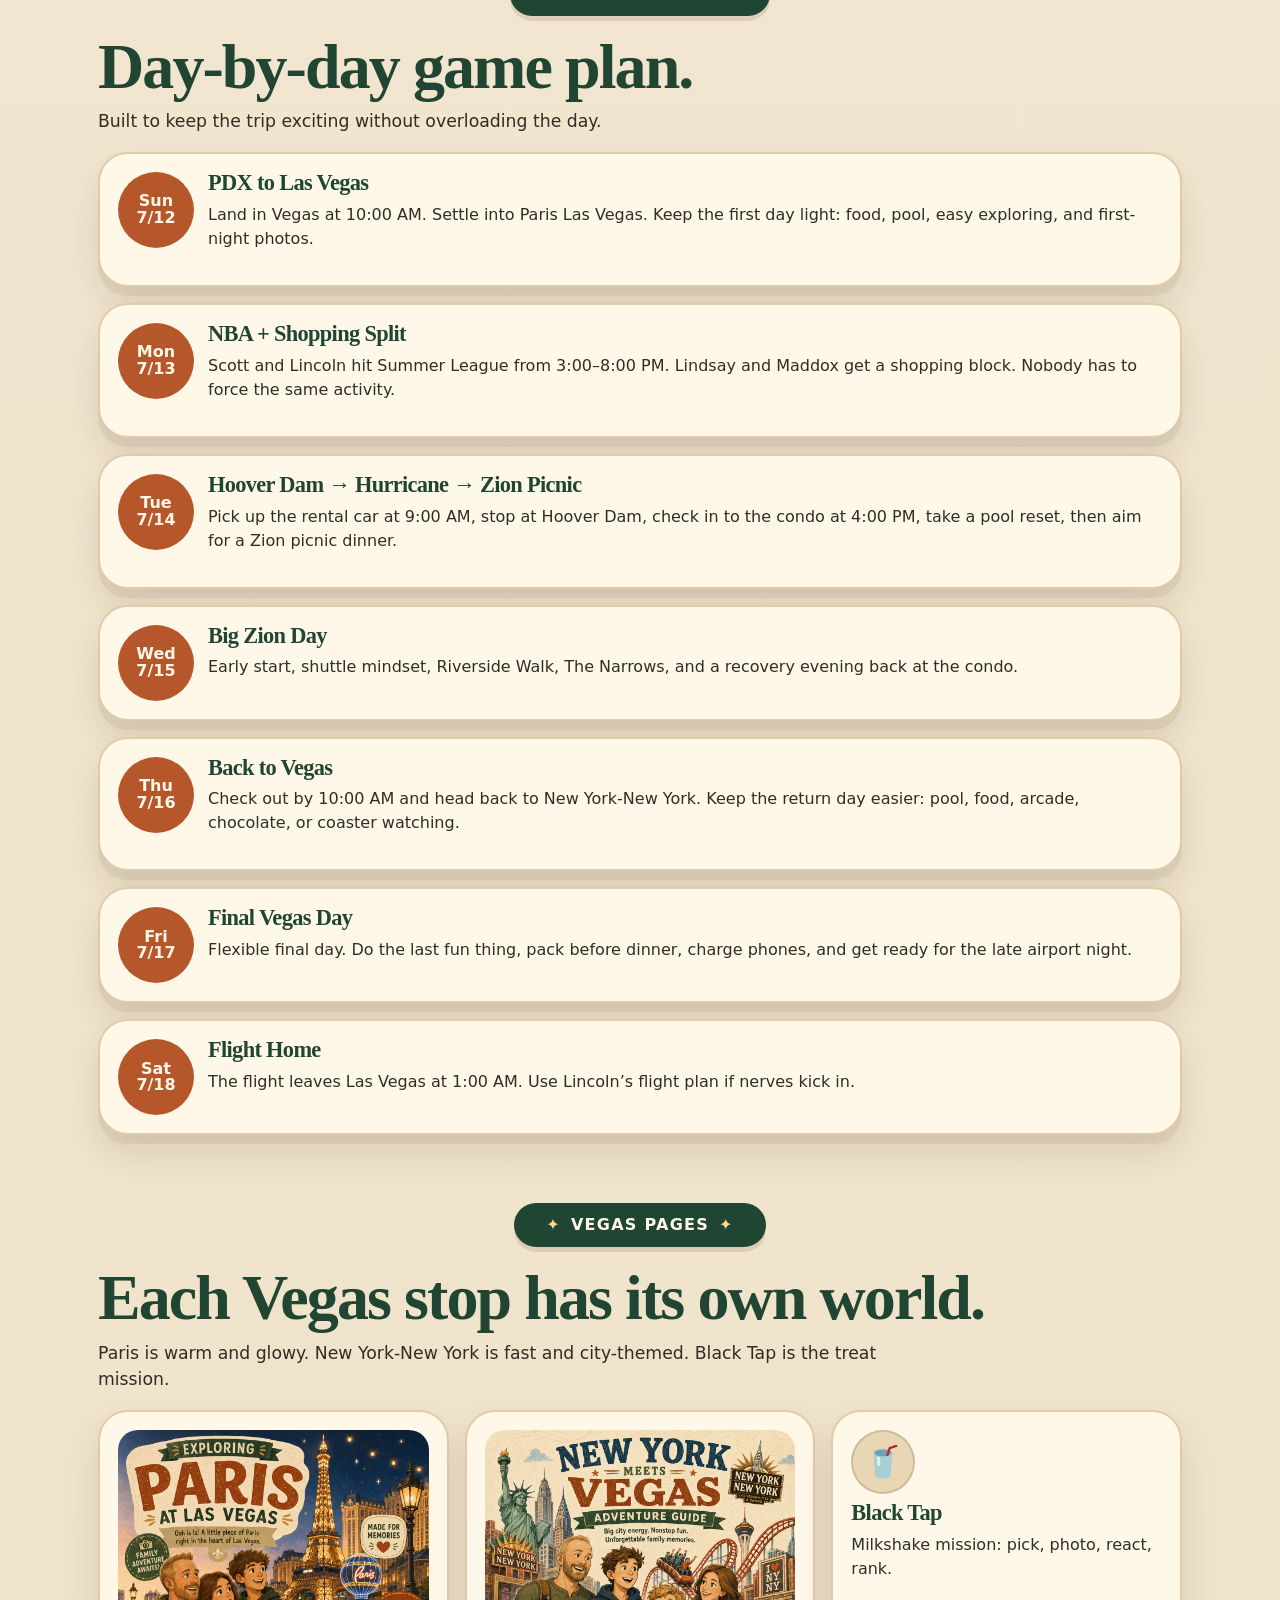
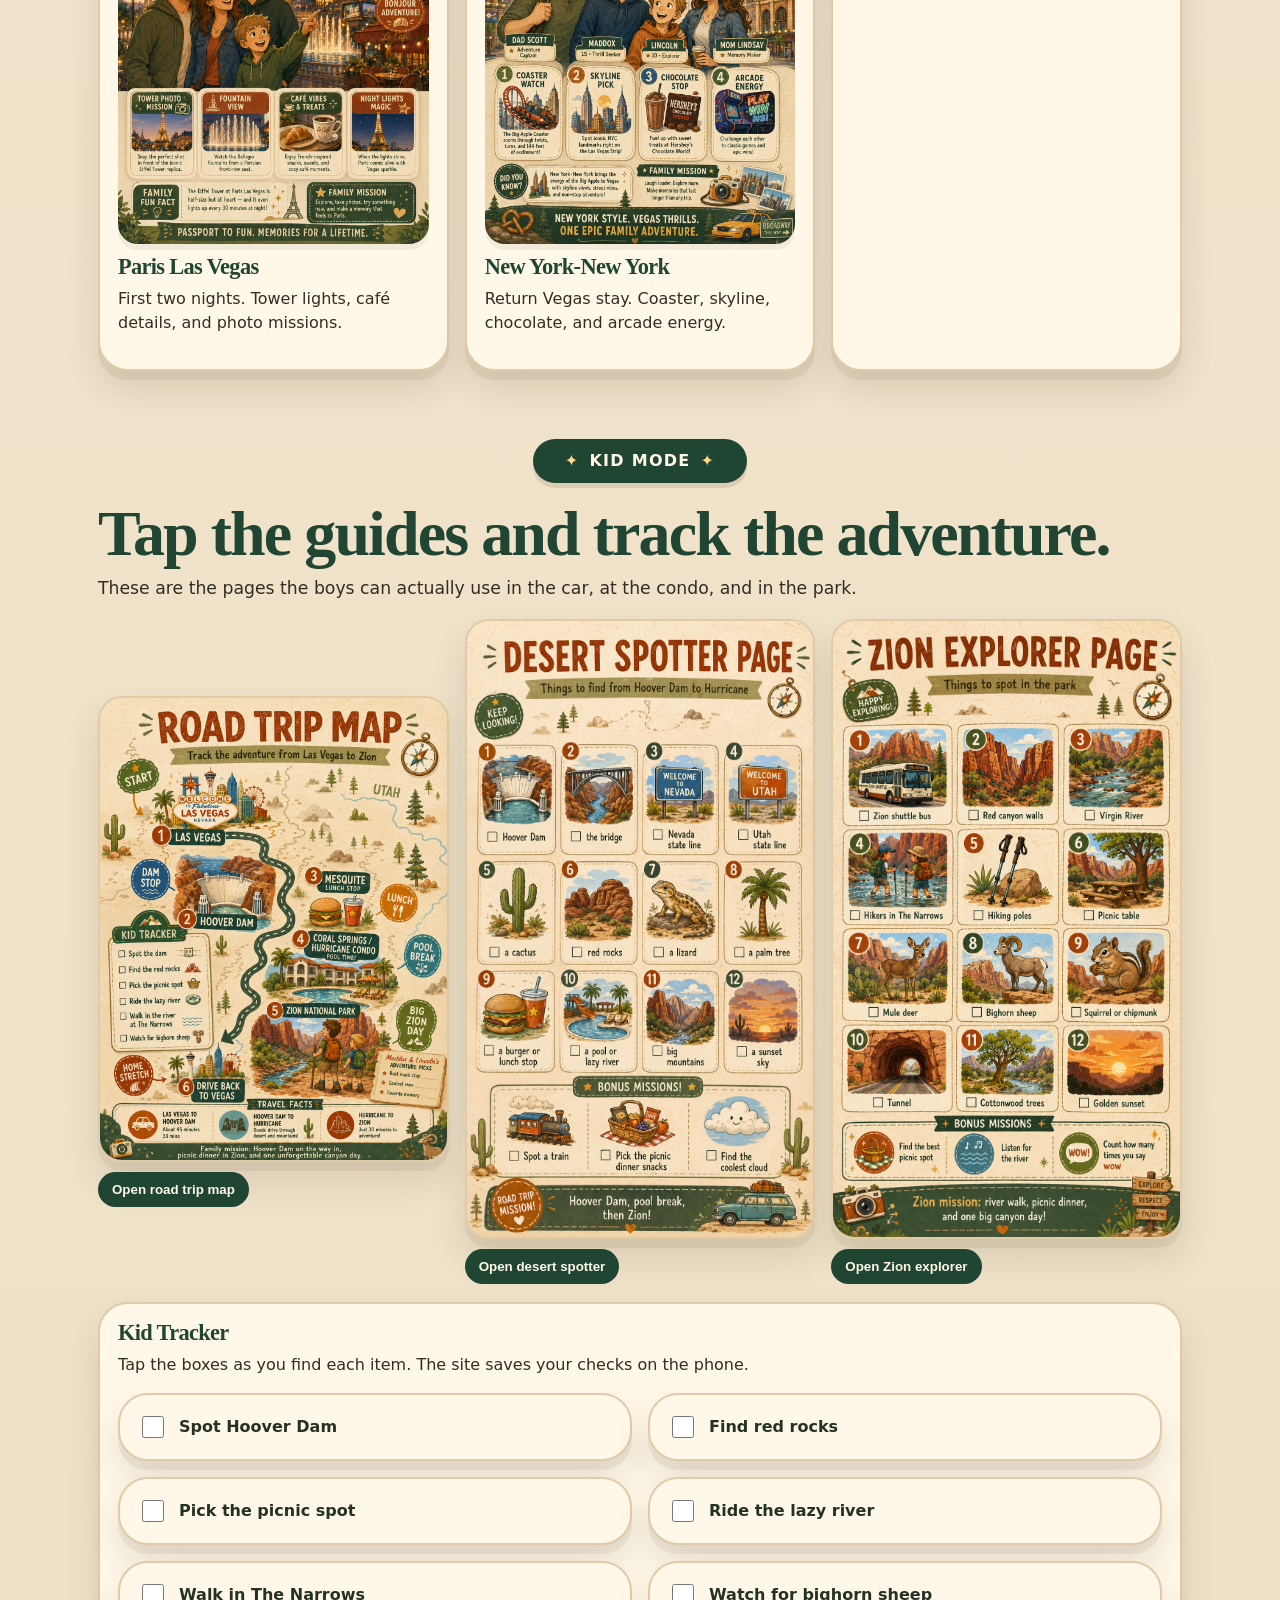
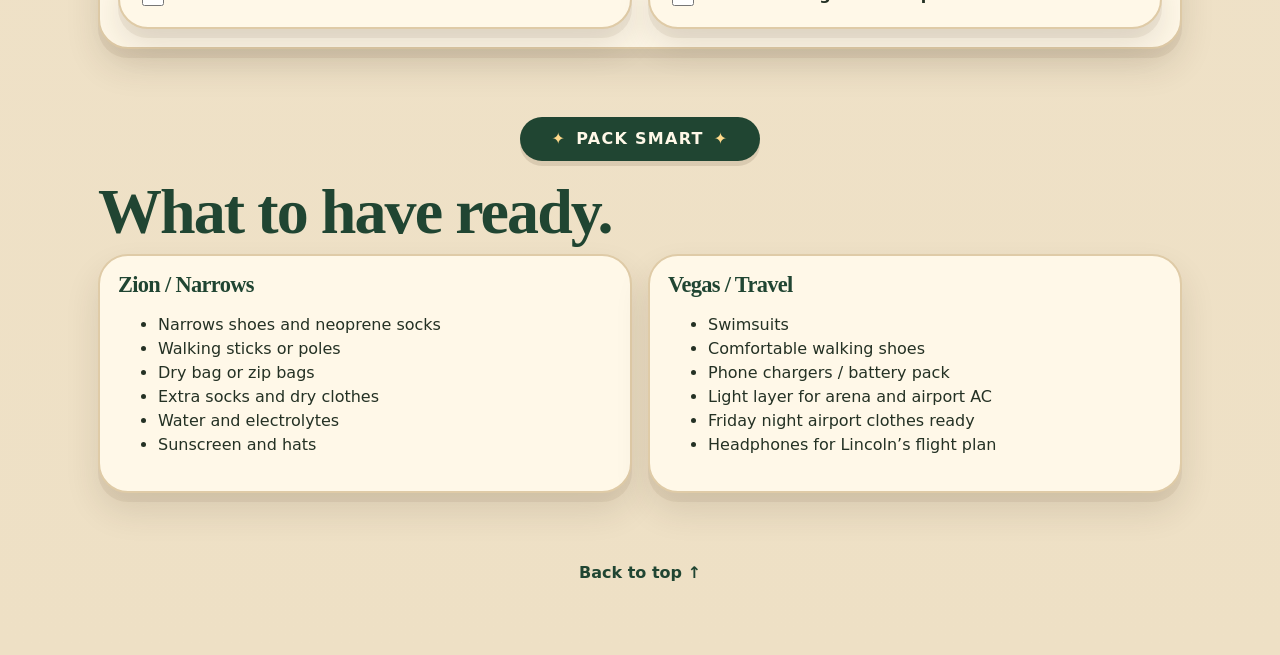
==== commit a2b70985: "Add files via upload" ====
--- a/index.html
+++ b/index.html
@@ -23,7 +23,7 @@
 
 <header class="hero" id="top">
   <div class="hero-art-card">
-    <img src="assets/hero-home.png" alt="Illustrated Crowell family road trip adventure guide cover showing Scott, Lindsay, Maddox, and Lincoln traveling from Las Vegas to Zion">
+    <img src="hero-home.png" alt="Illustrated Crowell family road trip adventure guide cover showing Scott, Lindsay, Maddox, and Lincoln traveling from Las Vegas to Zion">
   </div>
   <div class="hero-copy">
     <p class="kicker">Crowell Family Trip Guide</p>
@@ -79,8 +79,8 @@
     <h2>Each Vegas stop has its own world.</h2>
     <p class="lead">Paris is warm and glowy. New York-New York is fast and city-themed. Black Tap is the treat mission.</p>
     <div class="grid-3">
-      <a class="card card-link" href="paris.html"><img src="assets/hero-paris.png" alt="Illustrated Paris Las Vegas page preview with the correct family" style="border-radius:20px;margin-bottom:12px"><h3>Paris Las Vegas</h3><p>First two nights. Tower lights, café details, and photo missions.</p></a>
-      <a class="card card-link" href="new-york-new-york.html"><img src="assets/hero-nyny.png" alt="Illustrated New York-New York page preview with Scott, Lindsay, Maddox, and Lincoln" style="border-radius:20px;margin-bottom:12px"><h3>New York-New York</h3><p>Return Vegas stay. Coaster, skyline, chocolate, and arcade energy.</p></a>
+      <a class="card card-link" href="paris.html"><img src="hero-paris.png" alt="Illustrated Paris Las Vegas page preview with the correct family" style="border-radius:20px;margin-bottom:12px"><h3>Paris Las Vegas</h3><p>First two nights. Tower lights, café details, and photo missions.</p></a>
+      <a class="card card-link" href="new-york-new-york.html"><img src="hero-nyny.png" alt="Illustrated New York-New York page preview with Scott, Lindsay, Maddox, and Lincoln" style="border-radius:20px;margin-bottom:12px"><h3>New York-New York</h3><p>Return Vegas stay. Coaster, skyline, chocolate, and arcade energy.</p></a>
       <a class="card card-link" href="shake.html"><div class="tile-icon">🥤</div><h3>Black Tap</h3><p>Milkshake mission: pick, photo, react, rank.</p></a>
     </div>
   </section>
@@ -90,9 +90,9 @@
     <h2>Tap the guides and track the adventure.</h2>
     <p class="lead">These are the pages the boys can actually use in the car, at the condo, and in the park.</p>
     <div class="grid-3">
-      <button class="image-button" data-modal="assets/kid-road-trip-map.png"><img src="assets/kid-road-trip-map.png" alt="Road trip map showing Maddox and Lincoln as two boys"><span>Open road trip map</span></button>
-      <button class="image-button" data-modal="assets/desert-spotter.png"><img src="assets/desert-spotter.png" alt="Desert spotter checklist"><span>Open desert spotter</span></button>
-      <button class="image-button" data-modal="assets/zion-explorer.png"><img src="assets/zion-explorer.png" alt="Zion explorer activity guide"><span>Open Zion explorer</span></button>
+      <button class="image-button" data-modal="kid-road-trip-map.png"><img src="kid-road-trip-map.png" alt="Road trip map showing Maddox and Lincoln as two boys"><span>Open road trip map</span></button>
+      <button class="image-button" data-modal="desert-spotter.png"><img src="desert-spotter.png" alt="Desert spotter checklist"><span>Open desert spotter</span></button>
+      <button class="image-button" data-modal="zion-explorer.png"><img src="zion-explorer.png" alt="Zion explorer activity guide"><span>Open Zion explorer</span></button>
     </div>
     <div class="card" style="margin-top:18px">
       <h3>Kid Tracker</h3>
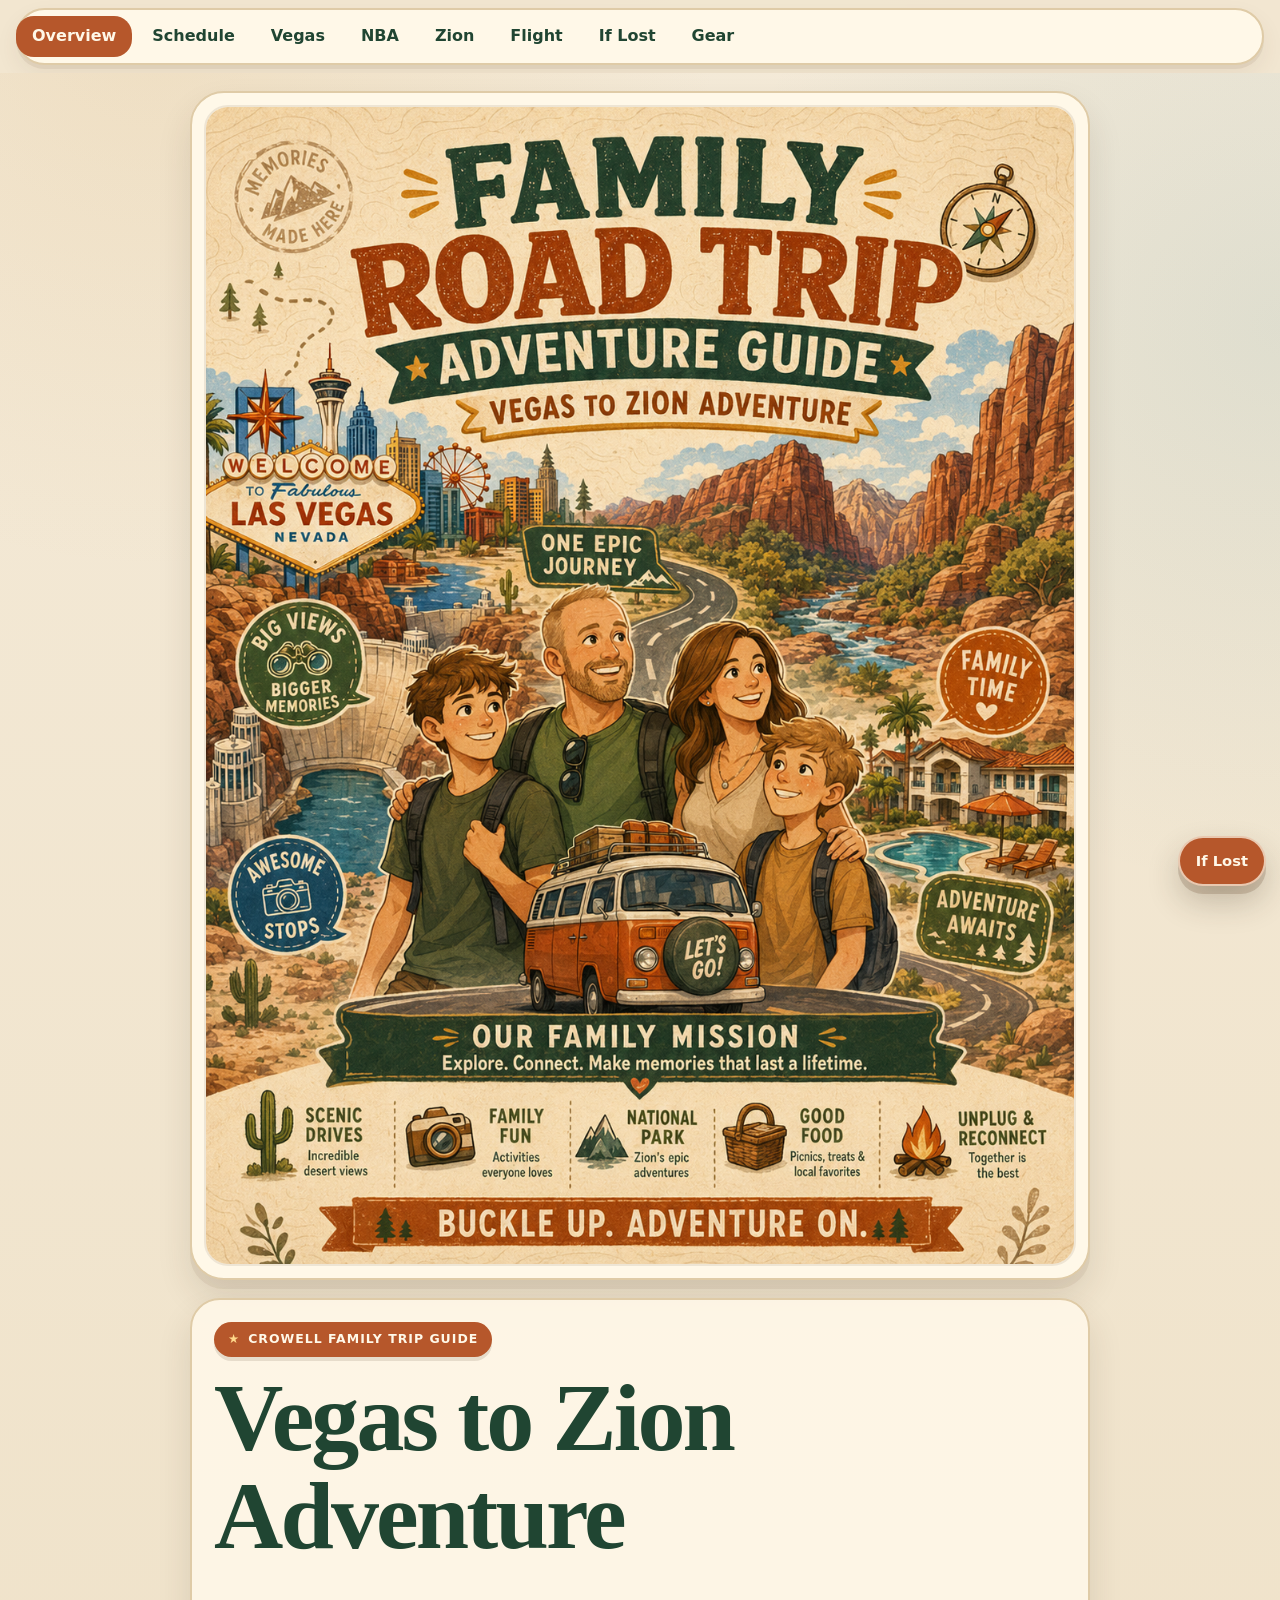
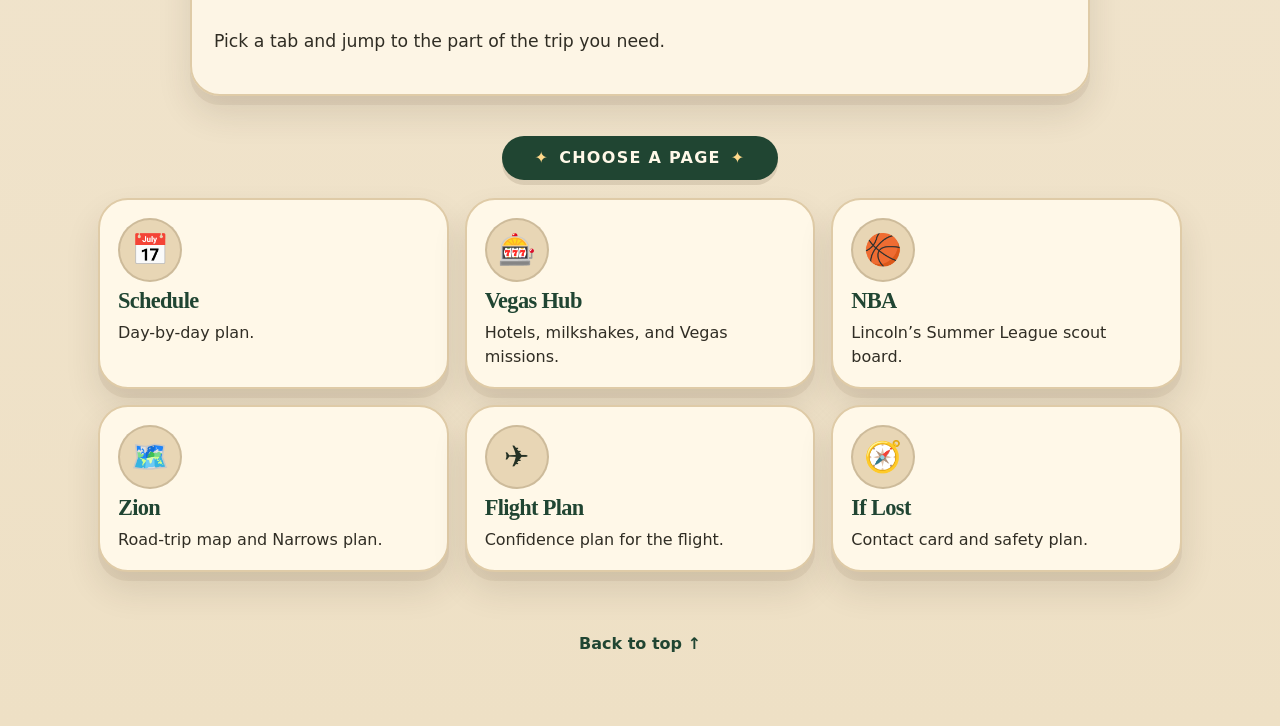
==== commit 3de53d04: "Add files via upload" ====
--- a/index.html
+++ b/index.html
@@ -11,117 +11,41 @@
 <a class="skip-link" href="#main">Skip to main content</a>
 
 <nav class="top-tabs" aria-label="Main navigation">
-  <a href="index.html#overview">Overview</a>
-  <a href="index.html#schedule">Schedule</a>
-  <a href="index.html#vegas">Vegas</a>
+  <a href="index.html">Overview</a>
+  <a href="schedule.html">Schedule</a>
+  <a href="vegas.html">Vegas</a>
   <a href="nba.html">NBA</a>
   <a href="zion.html">Zion</a>
+  <a href="flying.html">Flight</a>
   <a href="contacts.html">If Lost</a>
-  <a href="index.html#pack">Pack</a>
+  <a href="gear.html">Gear</a>
 </nav>
 
 
-<header class="hero" id="top">
+<header class="hero compact-hero" id="top">
   <div class="hero-art-card">
     <img src="hero-home.png" alt="Illustrated Crowell family road trip adventure guide cover showing Scott, Lindsay, Maddox, and Lincoln traveling from Las Vegas to Zion">
   </div>
   <div class="hero-copy">
     <p class="kicker">Crowell Family Trip Guide</p>
     <h1>Vegas to Zion Adventure</h1>
-    <p class="lead">A family trip website built like an illustrated adventure guide: Vegas hotels, NBA Summer League, Hoover Dam, Hurricane, Zion, milkshakes, flying confidence, and a safety card if the boys get separated.</p>
-    <div class="hero-actions">
-      <a class="button primary" href="#schedule">Start the trip plan</a>
-      <a class="button secondary" href="zion.html">Open Zion guide</a>
-    </div>
+    <p class="lead">Pick a tab and jump to the part of the trip you need.</p>
   </div>
 </header>
 
 <main id="main">
-  <section class="section" id="overview">
-    <div class="ribbon"><span>Trip Worlds</span></div>
-    <h2>One trip. Seven mini-adventures.</h2>
-    <p class="lead">The grown-ups get the plan. The boys get missions, maps, scout cards, checklists, and things to spot along the way.</p>
+  <section class="section">
+    <div class="ribbon"><span>Choose a Page</span></div>
     <div class="grid-3">
-      <a class="card card-link" href="paris.html"><div class="tile-icon">🗼</div><h3>Paris Las Vegas</h3><p>First-night tower photos, café details, fountain views, and mini-Paris missions.</p></a>
-      <a class="card card-link" href="new-york-new-york.html"><div class="tile-icon">🎢</div><h3>New York-New York</h3><p>Coaster watching, skyline photos, chocolate stops, and city-style scavenger hunts.</p></a>
-      <a class="card card-link" href="nba.html"><div class="tile-icon">🏀</div><h3>NBA Scout Board</h3><p>Lincoln’s Monday game window, player missions, and roster cards.</p></a>
-      <a class="card card-link" href="zion.html"><div class="tile-icon">🗺️</div><h3>Zion Field Guide</h3><p>The road-trip map, Narrows gear, picnic plan, and kid spotter pages.</p></a>
-      <a class="card card-link" href="shake.html"><div class="tile-icon">🥤</div><h3>Black Tap Mission</h3><p>Pick the wildest shake, get the photo, and rate the toppings.</p></a>
-      <a class="card card-link" href="flying.html"><div class="tile-icon">✈️</div><h3>Flight Plan</h3><p>Captain Lincoln’s confidence guide with box breathing and reset steps.</p></a>
-    </div>
-    <div class="safety-callout">
-      <div>
-        <p class="mini-kicker">Safety Card</p>
-        <h3>If the boys get separated</h3>
-        <p>Stop walking, find a safe adult who works there, and show them the contact page. The floating “If Lost” button is on every page.</p>
-      </div>
-      <a class="button secondary" href="contacts.html">Open contact card</a>
-    </div>
-  </section>
-
-  <section class="section" id="schedule">
-    <div class="ribbon"><span>Trip Timeline</span></div>
-    <h2>Day-by-day game plan.</h2>
-    <p class="lead">Built to keep the trip exciting without overloading the day.</p>
-    <div class="timeline">
-      <article><div class="date-badge">Sun<br>7/12</div><div><h3>PDX to Las Vegas</h3><p>Land in Vegas at 10:00 AM. Settle into Paris Las Vegas. Keep the first day light: food, pool, easy exploring, and first-night photos.</p></div></article>
-      <article><div class="date-badge">Mon<br>7/13</div><div><h3>NBA + Shopping Split</h3><p>Scott and Lincoln hit Summer League from 3:00–8:00 PM. Lindsay and Maddox get a shopping block. Nobody has to force the same activity.</p></div></article>
-      <article><div class="date-badge">Tue<br>7/14</div><div><h3>Hoover Dam → Hurricane → Zion Picnic</h3><p>Pick up the rental car at 9:00 AM, stop at Hoover Dam, check in to the condo at 4:00 PM, take a pool reset, then aim for a Zion picnic dinner.</p></div></article>
-      <article><div class="date-badge">Wed<br>7/15</div><div><h3>Big Zion Day</h3><p>Early start, shuttle mindset, Riverside Walk, The Narrows, and a recovery evening back at the condo.</p></div></article>
-      <article><div class="date-badge">Thu<br>7/16</div><div><h3>Back to Vegas</h3><p>Check out by 10:00 AM and head back to New York-New York. Keep the return day easier: pool, food, arcade, chocolate, or coaster watching.</p></div></article>
-      <article><div class="date-badge">Fri<br>7/17</div><div><h3>Final Vegas Day</h3><p>Flexible final day. Do the last fun thing, pack before dinner, charge phones, and get ready for the late airport night.</p></div></article>
-      <article><div class="date-badge">Sat<br>7/18</div><div><h3>Flight Home</h3><p>The flight leaves Las Vegas at 1:00 AM. Use Lincoln’s flight plan if nerves kick in.</p></div></article>
-    </div>
-  </section>
-
-  <section class="section" id="vegas">
-    <div class="ribbon"><span>Vegas Pages</span></div>
-    <h2>Each Vegas stop has its own world.</h2>
-    <p class="lead">Paris is warm and glowy. New York-New York is fast and city-themed. Black Tap is the treat mission.</p>
-    <div class="grid-3">
-      <a class="card card-link" href="paris.html"><img src="hero-paris.png" alt="Illustrated Paris Las Vegas page preview with the correct family" style="border-radius:20px;margin-bottom:12px"><h3>Paris Las Vegas</h3><p>First two nights. Tower lights, café details, and photo missions.</p></a>
-      <a class="card card-link" href="new-york-new-york.html"><img src="hero-nyny.png" alt="Illustrated New York-New York page preview with Scott, Lindsay, Maddox, and Lincoln" style="border-radius:20px;margin-bottom:12px"><h3>New York-New York</h3><p>Return Vegas stay. Coaster, skyline, chocolate, and arcade energy.</p></a>
-      <a class="card card-link" href="shake.html"><div class="tile-icon">🥤</div><h3>Black Tap</h3><p>Milkshake mission: pick, photo, react, rank.</p></a>
-    </div>
-  </section>
-
-  <section class="section" id="kids">
-    <div class="ribbon"><span>Kid Mode</span></div>
-    <h2>Tap the guides and track the adventure.</h2>
-    <p class="lead">These are the pages the boys can actually use in the car, at the condo, and in the park.</p>
-    <div class="grid-3">
-      <button class="image-button" data-modal="kid-road-trip-map.png"><img src="kid-road-trip-map.png" alt="Road trip map showing Maddox and Lincoln as two boys"><span>Open road trip map</span></button>
-      <button class="image-button" data-modal="desert-spotter.png"><img src="desert-spotter.png" alt="Desert spotter checklist"><span>Open desert spotter</span></button>
-      <button class="image-button" data-modal="zion-explorer.png"><img src="zion-explorer.png" alt="Zion explorer activity guide"><span>Open Zion explorer</span></button>
-    </div>
-    <div class="card" style="margin-top:18px">
-      <h3>Kid Tracker</h3>
-      <p>Tap the boxes as you find each item. The site saves your checks on the phone.</p>
-      <div class="mission-grid">
-        <label><input type="checkbox" data-key="dam"> Spot Hoover Dam</label>
-        <label><input type="checkbox" data-key="redrocks"> Find red rocks</label>
-        <label><input type="checkbox" data-key="picnic"> Pick the picnic spot</label>
-        <label><input type="checkbox" data-key="lazyriver"> Ride the lazy river</label>
-        <label><input type="checkbox" data-key="narrows"> Walk in The Narrows</label>
-        <label><input type="checkbox" data-key="bighorn"> Watch for bighorn sheep</label>
-      </div>
-    </div>
-  </section>
-
-  <section class="section" id="pack">
-    <div class="ribbon"><span>Pack Smart</span></div>
-    <h2>What to have ready.</h2>
-    <div class="pack-grid">
-      <article><h3>Zion / Narrows</h3><ul><li>Narrows shoes and neoprene socks</li><li>Walking sticks or poles</li><li>Dry bag or zip bags</li><li>Extra socks and dry clothes</li><li>Water and electrolytes</li><li>Sunscreen and hats</li></ul></article>
-      <article><h3>Vegas / Travel</h3><ul><li>Swimsuits</li><li>Comfortable walking shoes</li><li>Phone chargers / battery pack</li><li>Light layer for arena and airport AC</li><li>Friday night airport clothes ready</li><li>Headphones for Lincoln’s flight plan</li></ul></article>
+      <a class="card card-link" href="schedule.html"><div class="tile-icon">📅</div><h3>Schedule</h3><p>Day-by-day plan.</p></a>
+      <a class="card card-link" href="vegas.html"><div class="tile-icon">🎰</div><h3>Vegas Hub</h3><p>Hotels, milkshakes, and Vegas missions.</p></a>
+      <a class="card card-link" href="nba.html"><div class="tile-icon">🏀</div><h3>NBA</h3><p>Lincoln’s Summer League scout board.</p></a>
+      <a class="card card-link" href="zion.html"><div class="tile-icon">🗺️</div><h3>Zion</h3><p>Road-trip map and Narrows plan.</p></a>
+      <a class="card card-link" href="flying.html"><div class="tile-icon">✈️</div><h3>Flight Plan</h3><p>Confidence plan for the flight.</p></a>
+      <a class="card card-link" href="contacts.html"><div class="tile-icon">🧭</div><h3>If Lost</h3><p>Contact card and safety plan.</p></a>
     </div>
   </section>
 </main>
-
-<div class="modal" id="imageModal" aria-hidden="true" role="dialog" aria-label="Expanded image">
-  <button class="modal-close" type="button" aria-label="Close image">×</button>
-  <img alt="Expanded trip guide image">
-</div>
 
 <a class="lost-button" href="contacts.html" aria-label="Open family contact information">If Lost</a>
 <footer><a href="#top">Back to top ↑</a></footer>
--- a/style.css
+++ b/style.css
@@ -338,3 +338,157 @@
   transform:translateY(-2px);
   transition:transform .15s ease;
 }
+
+
+/* v3 tabbed-page update */
+.compact-hero{
+  padding-bottom:14px;
+}
+.page-intro{
+  padding-bottom:8px;
+}
+.page-intro .hero-copy{
+  max-width:900px;
+}
+.top-tabs a[href="flying.html"]{
+  white-space:nowrap;
+}
+
+
+/* v4 clean edit: less scroll, less repetition */
+.tight-section{
+  padding-top:24px;
+  padding-bottom:24px;
+}
+.simple-copy{
+  padding:18px 20px;
+}
+.simple-copy h1{
+  margin-bottom:8px;
+}
+.compact-card{
+  padding:16px;
+}
+.compact-card h3{
+  margin-bottom:4px;
+}
+.compact-card p{
+  margin-bottom:0;
+}
+.compact-callout{
+  margin-top:0;
+}
+.compact-game-grid article{
+  min-height:auto;
+}
+.hero-art-card{
+  max-width:980px;
+  margin:0 auto;
+}
+.hero-copy{
+  max-width:980px;
+  margin-left:auto;
+  margin-right:auto;
+}
+.page-intro{
+  min-height:auto;
+}
+.page-intro .hero-copy{
+  margin-top:8px;
+}
+@media(min-width:760px){
+  .timeline{
+    grid-template-columns:1fr;
+    max-width:900px;
+    margin-left:auto;
+    margin-right:auto;
+  }
+}
+
+
+/* v4 clean mobile update */
+.top-tabs{
+  display:grid;
+  grid-template-columns:repeat(4, minmax(0, 1fr));
+  gap:6px;
+  overflow:visible;
+  padding:10px;
+  background:rgba(242,230,209,.96);
+  backdrop-filter:blur(8px);
+}
+.top-tabs:before{
+  display:none;
+}
+.top-tabs a{
+  display:flex;
+  align-items:center;
+  justify-content:center;
+  min-height:42px;
+  padding:8px 6px;
+  border:2px solid var(--line);
+  border-radius:18px;
+  background:var(--paper);
+  box-shadow:0 3px 0 rgba(87,65,38,.08);
+  font-size:.86rem;
+  line-height:1.05;
+  text-align:center;
+}
+.top-tabs a.active{
+  background:var(--rust);
+  color:var(--paper);
+  border-color:var(--rust);
+}
+.hero{
+  padding-top:18px;
+}
+.compact-hero .hero-art-card,
+.hero .hero-art-card{
+  max-width:900px;
+  margin:0 auto;
+}
+.hero-copy{
+  max-width:900px;
+  margin-left:auto;
+  margin-right:auto;
+}
+.page-intro{
+  min-height:auto;
+}
+.section{
+  padding-top:26px;
+  padding-bottom:26px;
+}
+.card p,
+.timeline p,
+.route-grid p,
+.game-grid p{
+  margin-bottom:0;
+}
+.lost-button{
+  min-width:76px;
+  min-height:44px;
+  font-size:.92rem;
+}
+@media(min-width:760px){
+  .top-tabs{
+    display:flex;
+    gap:4px;
+    overflow:auto;
+    padding:16px;
+  }
+  .top-tabs:before{
+    display:block;
+  }
+  .top-tabs a{
+    border:0;
+    box-shadow:none;
+    background:transparent;
+    min-height:auto;
+    padding:12px 16px;
+    font-size:1rem;
+  }
+  .top-tabs a.active{
+    background:var(--rust);
+    color:var(--paper);
+  }
+}
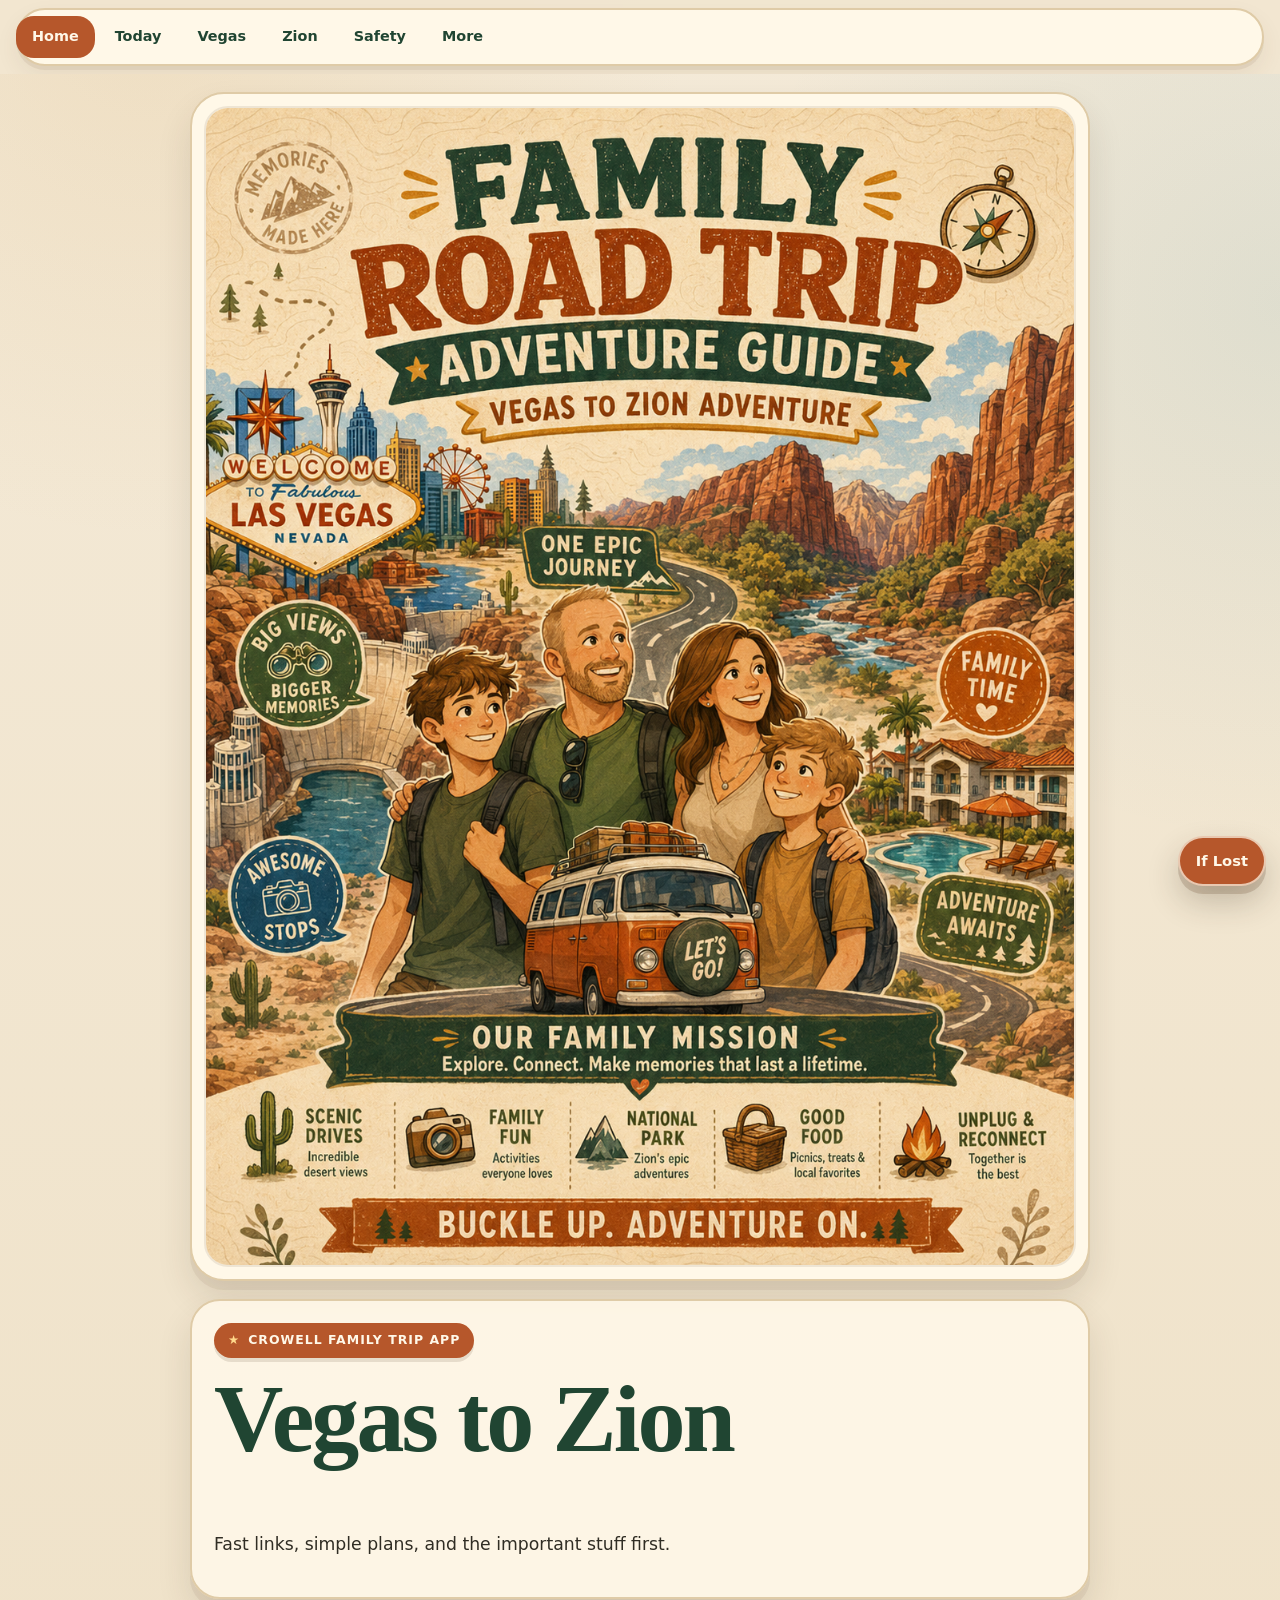
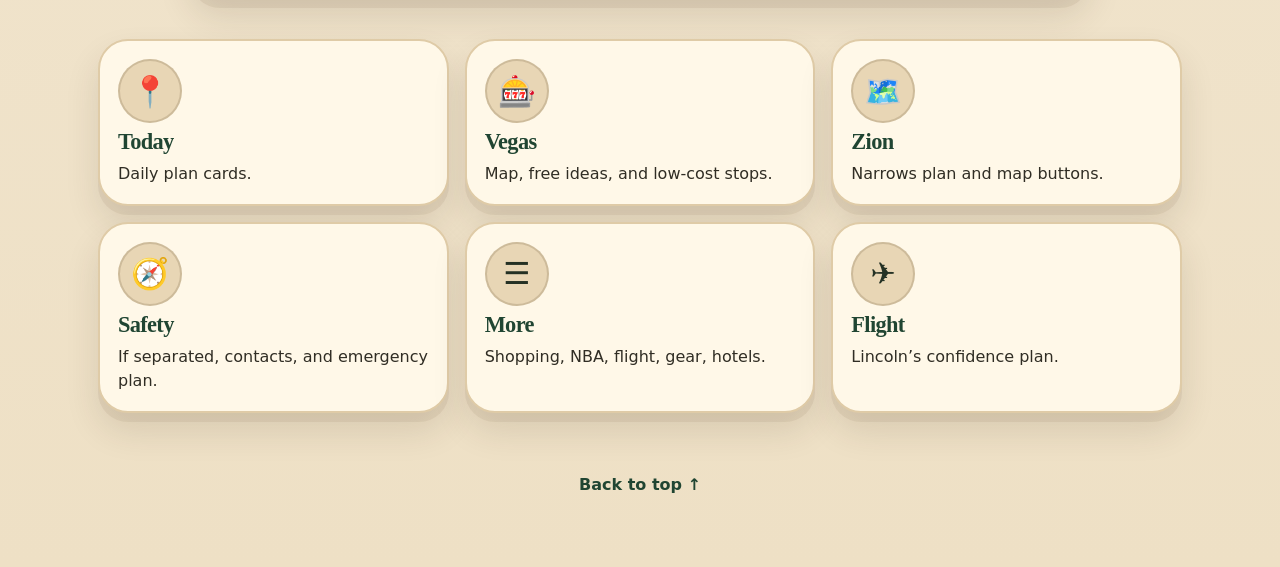
==== commit 6eca0d91: "Add files via upload" ====
--- a/index.html
+++ b/index.html
@@ -10,15 +10,13 @@
 <body>
 <a class="skip-link" href="#main">Skip to main content</a>
 
-<nav class="top-tabs" aria-label="Main navigation">
-  <a href="index.html">Overview</a>
-  <a href="schedule.html">Schedule</a>
+<nav class="top-tabs app-tabs" aria-label="Main navigation">
+  <a href="index.html">Home</a>
+  <a href="today.html">Today</a>
   <a href="vegas.html">Vegas</a>
-  <a href="nba.html">NBA</a>
   <a href="zion.html">Zion</a>
-  <a href="flying.html">Flight</a>
-  <a href="contacts.html">If Lost</a>
-  <a href="gear.html">Gear</a>
+  <a href="contacts.html">Safety</a>
+  <a href="more.html">More</a>
 </nav>
 
 
@@ -27,22 +25,21 @@
     <img src="hero-home.png" alt="Illustrated Crowell family road trip adventure guide cover showing Scott, Lindsay, Maddox, and Lincoln traveling from Las Vegas to Zion">
   </div>
   <div class="hero-copy">
-    <p class="kicker">Crowell Family Trip Guide</p>
-    <h1>Vegas to Zion Adventure</h1>
-    <p class="lead">Pick a tab and jump to the part of the trip you need.</p>
+    <p class="kicker">Crowell Family Trip App</p>
+    <h1>Vegas to Zion</h1>
+    <p class="lead">Fast links, simple plans, and the important stuff first.</p>
   </div>
 </header>
 
 <main id="main">
   <section class="section">
-    <div class="ribbon"><span>Choose a Page</span></div>
     <div class="grid-3">
-      <a class="card card-link" href="schedule.html"><div class="tile-icon">📅</div><h3>Schedule</h3><p>Day-by-day plan.</p></a>
-      <a class="card card-link" href="vegas.html"><div class="tile-icon">🎰</div><h3>Vegas Hub</h3><p>Hotels, milkshakes, and Vegas missions.</p></a>
-      <a class="card card-link" href="nba.html"><div class="tile-icon">🏀</div><h3>NBA</h3><p>Lincoln’s Summer League scout board.</p></a>
-      <a class="card card-link" href="zion.html"><div class="tile-icon">🗺️</div><h3>Zion</h3><p>Road-trip map and Narrows plan.</p></a>
-      <a class="card card-link" href="flying.html"><div class="tile-icon">✈️</div><h3>Flight Plan</h3><p>Confidence plan for the flight.</p></a>
-      <a class="card card-link" href="contacts.html"><div class="tile-icon">🧭</div><h3>If Lost</h3><p>Contact card and safety plan.</p></a>
+      <a class="card card-link" href="today.html"><div class="tile-icon">📍</div><h3>Today</h3><p>Daily plan cards.</p></a>
+      <a class="card card-link" href="vegas.html"><div class="tile-icon">🎰</div><h3>Vegas</h3><p>Map, free ideas, and low-cost stops.</p></a>
+      <a class="card card-link" href="zion.html"><div class="tile-icon">🗺️</div><h3>Zion</h3><p>Narrows plan and map buttons.</p></a>
+      <a class="card card-link" href="contacts.html"><div class="tile-icon">🧭</div><h3>Safety</h3><p>If separated, contacts, and emergency plan.</p></a>
+      <a class="card card-link" href="more.html"><div class="tile-icon">☰</div><h3>More</h3><p>Shopping, NBA, flight, gear, hotels.</p></a>
+      <a class="card card-link" href="flying.html"><div class="tile-icon">✈️</div><h3>Flight</h3><p>Lincoln’s confidence plan.</p></a>
     </div>
   </section>
 </main>
--- a/style.css
+++ b/style.css
@@ -492,3 +492,150 @@
     color:var(--paper);
   }
 }
+
+
+/* v5 Vegas, shopping, and mobile nav update */
+.top-tabs{
+  grid-template-columns:repeat(3, minmax(0, 1fr));
+}
+.top-tabs a{
+  font-size:.82rem;
+}
+.vegas-ideas{
+  list-style:none;
+  padding:0;
+  margin:22px 0 0;
+  display:grid;
+  gap:12px;
+}
+.vegas-ideas li{
+  display:grid;
+  grid-template-columns:46px 1fr;
+  gap:12px;
+  align-items:start;
+  background:var(--paper);
+  border:2px solid var(--line);
+  border-radius:22px;
+  padding:14px;
+  box-shadow:0 5px 0 rgba(87,65,38,.08);
+}
+.vegas-ideas li > span{
+  display:flex;
+  align-items:center;
+  justify-content:center;
+  width:38px;
+  height:38px;
+  border-radius:50%;
+  background:var(--rust);
+  color:var(--paper);
+  font-weight:900;
+}
+.vegas-ideas strong{
+  color:var(--green);
+  font-size:1.02rem;
+}
+.vegas-ideas p{
+  margin:.25rem 0 0;
+}
+@media(min-width:760px){
+  .top-tabs{
+    grid-template-columns:none;
+  }
+  .top-tabs a{
+    font-size:1rem;
+  }
+  .vegas-ideas{
+    grid-template-columns:repeat(2, minmax(0, 1fr));
+  }
+}
+
+
+/* v6 app cleanup */
+.app-tabs{
+  grid-template-columns:repeat(3, minmax(0, 1fr)) !important;
+}
+.app-tabs a{
+  font-size:.9rem !important;
+  min-height:42px;
+}
+.map-grid{
+  display:grid;
+  grid-template-columns:1fr;
+  gap:10px;
+}
+.map-button{
+  display:flex;
+  align-items:center;
+  justify-content:center;
+  text-align:center;
+  min-height:48px;
+  padding:12px 14px;
+  border-radius:18px;
+  background:var(--green);
+  color:var(--paper);
+  font-weight:900;
+  text-decoration:none;
+  box-shadow:0 5px 0 rgba(87,65,38,.13);
+}
+.map-button:hover,
+.map-button:focus{
+  transform:translateY(-1px);
+}
+.tag-row{
+  display:flex;
+  flex-wrap:wrap;
+  gap:6px;
+  margin-top:10px;
+}
+.tag-row span{
+  display:inline-flex;
+  align-items:center;
+  border-radius:999px;
+  padding:5px 9px;
+  background:#efe1c2;
+  color:var(--green);
+  font-size:.78rem;
+  font-weight:800;
+  border:1px solid rgba(87,65,38,.16);
+}
+.today-grid{
+  display:grid;
+  gap:14px;
+}
+.today-card{
+  background:var(--paper);
+  border:2px solid var(--line);
+  border-radius:24px;
+  padding:18px;
+  box-shadow:0 6px 0 rgba(87,65,38,.08);
+}
+.date-pill{
+  display:inline-flex;
+  background:var(--rust);
+  color:var(--paper);
+  border-radius:999px;
+  padding:6px 12px;
+  font-weight:900;
+  margin:0 0 10px;
+}
+.today-card h3{
+  margin-top:0;
+}
+.today-card p{
+  margin:.35rem 0;
+}
+.reset-list{
+  grid-template-columns:1fr !important;
+}
+@media(min-width:760px){
+  .app-tabs{
+    display:flex !important;
+    grid-template-columns:none !important;
+  }
+  .map-grid{
+    grid-template-columns:repeat(3, minmax(0, 1fr));
+  }
+  .today-grid{
+    grid-template-columns:repeat(2, minmax(0, 1fr));
+  }
+}
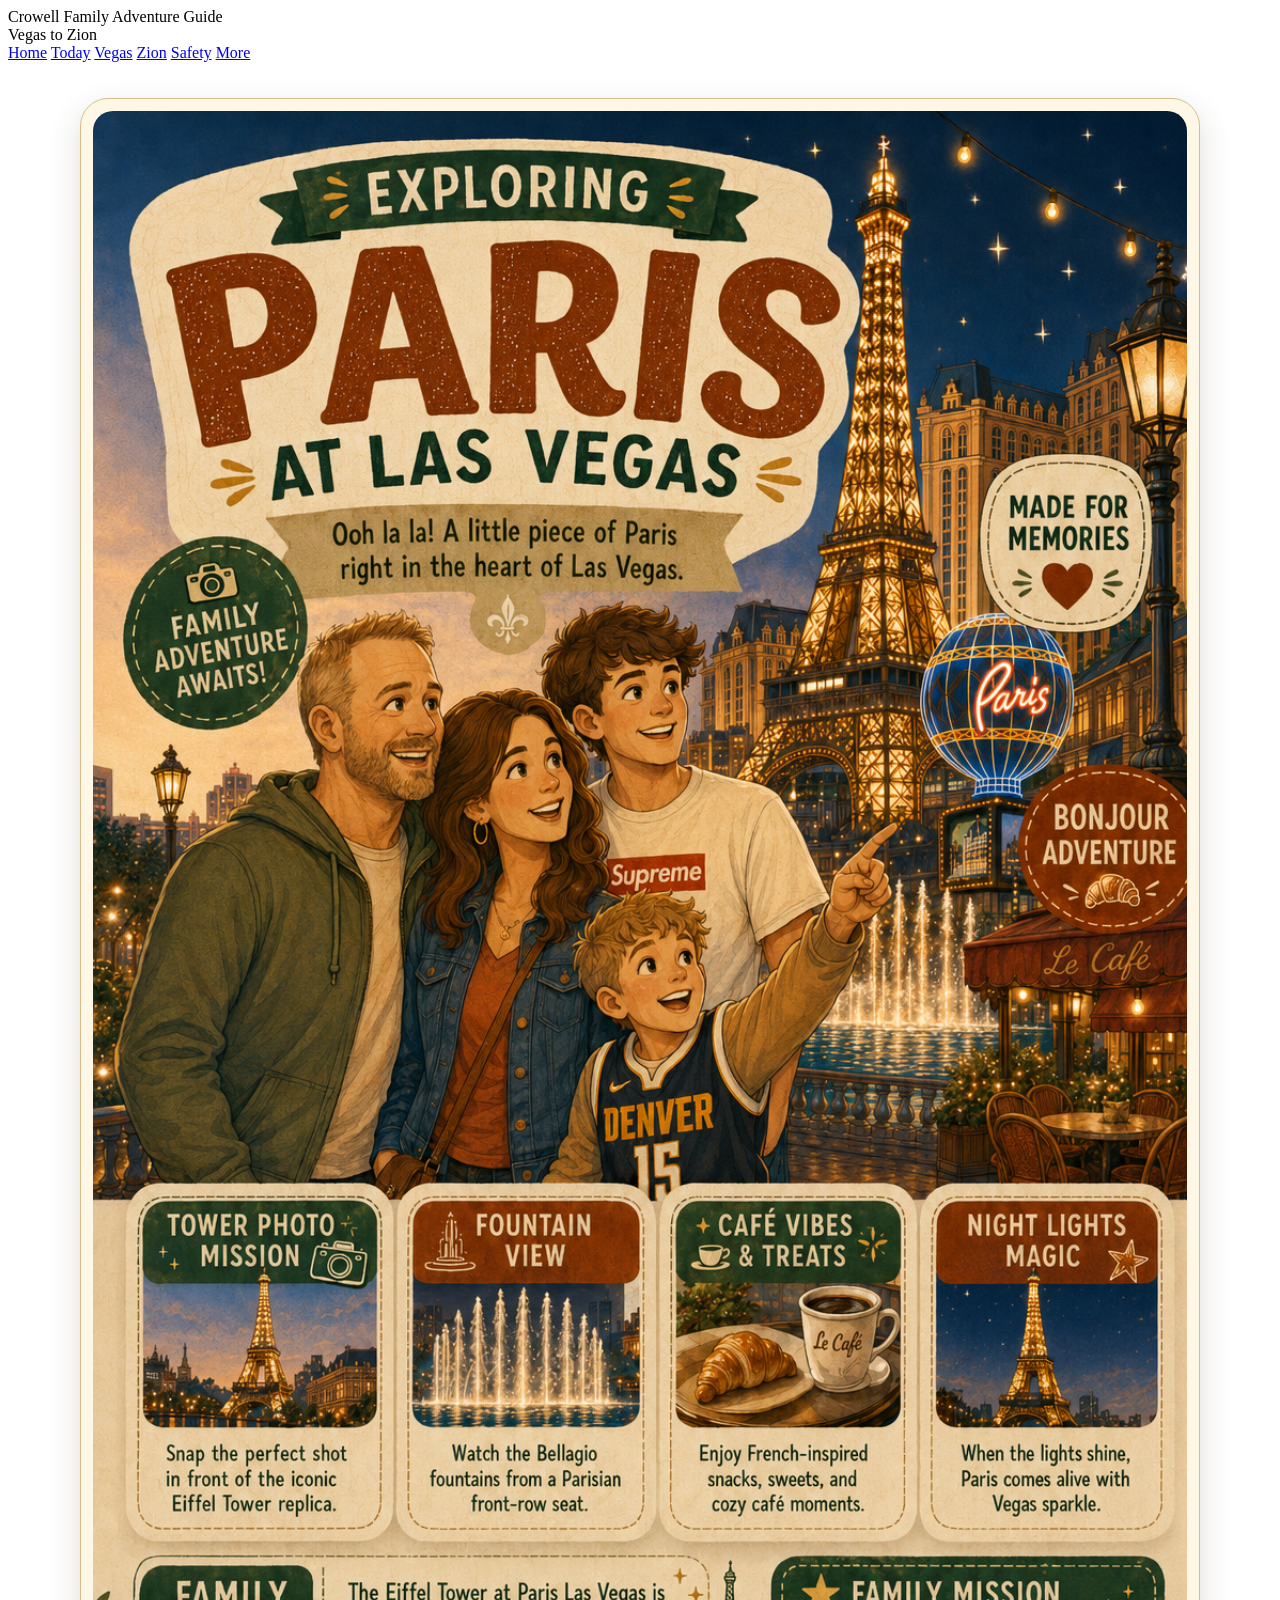
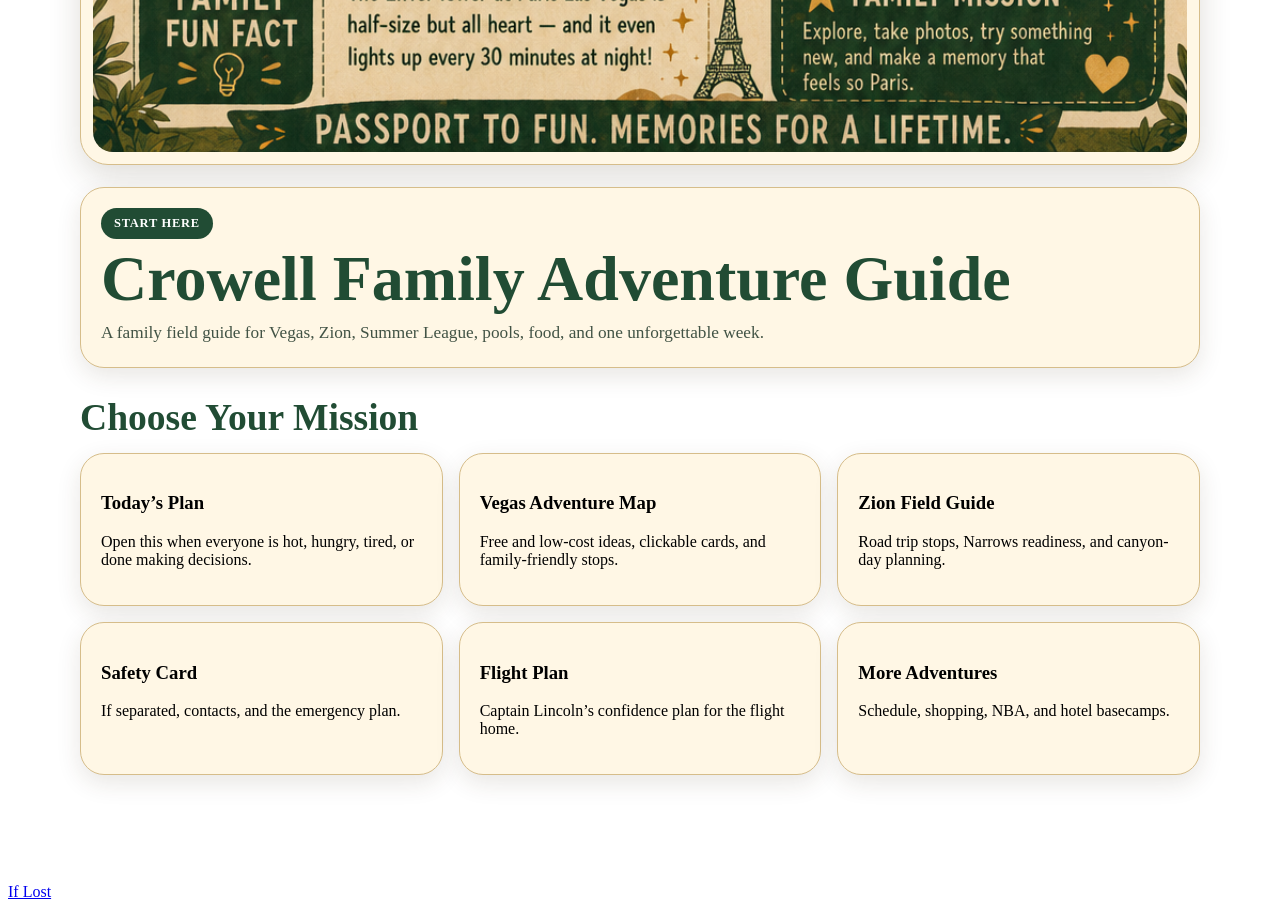
==== commit 58f1c416: "Add files via upload" ====
--- a/index.html
+++ b/index.html
@@ -1,51 +1,53 @@
 <!doctype html>
 <html lang="en">
+<head>
+  <meta charset="utf-8">
+  <meta name="viewport" content="width=device-width, initial-scale=1">
+  <title>Crowell Family Adventure Guide</title>
+  <link rel="stylesheet" href="style.css">
+</head>
+<body>
+  <header class="app-header">
+    <div class="brand">
+      <div class="brand-kicker">Crowell Family Adventure Guide</div>
+      <div class="brand-title">Vegas to Zion</div>
+    </div>
+    <nav class="top-nav">
+      <a class="active" href="index.html">Home</a>
+      <a class="" href="today.html">Today</a>
+      <a class="" href="vegas.html">Vegas</a>
+      <a class="" href="zion.html">Zion</a>
+      <a class="" href="contacts.html">Safety</a>
+      <a class="" href="more.html">More</a>
+    </nav>
+  </header>
 
-<head>
-  <meta charset="utf-8" />
-  <meta name="viewport" content="width=device-width, initial-scale=1" />
-  <link rel="stylesheet" href="style.css" />
-</head>
+  <main>
+    
+<section class="hero-poster-card">
+  <img src="home-family-poster-approved-final.png" alt="Poster-style Crowell family adventure illustration">
+</section>
 
-<body>
-<a class="skip-link" href="#main">Skip to main content</a>
+<section class="final-intro">
+  <span class="final-kicker">Start Here</span>
+  <h1 class="final-title">Crowell Family Adventure Guide</h1>
+  <p class="final-lead">A family field guide for Vegas, Zion, Summer League, pools, food, and one unforgettable week.</p>
+</section>
 
-<nav class="top-tabs app-tabs" aria-label="Main navigation">
-  <a href="index.html">Home</a>
-  <a href="today.html">Today</a>
-  <a href="vegas.html">Vegas</a>
-  <a href="zion.html">Zion</a>
-  <a href="contacts.html">Safety</a>
-  <a href="more.html">More</a>
-</nav>
+<section class="final-section">
+  <h2>Choose Your Mission</h2>
+  <div class="final-grid grid-3">
+    <a class="more-card" href="today.html"><h3>Today’s Plan</h3><p>Open this when everyone is hot, hungry, tired, or done making decisions.</p></a>
+    <a class="more-card" href="vegas.html"><h3>Vegas Adventure Map</h3><p>Free and low-cost ideas, clickable cards, and family-friendly stops.</p></a>
+    <a class="more-card" href="zion.html"><h3>Zion Field Guide</h3><p>Road trip stops, Narrows readiness, and canyon-day planning.</p></a>
+    <a class="more-card" href="contacts.html"><h3>Safety Card</h3><p>If separated, contacts, and the emergency plan.</p></a>
+    <a class="more-card" href="flying.html"><h3>Flight Plan</h3><p>Captain Lincoln’s confidence plan for the flight home.</p></a>
+    <a class="more-card" href="more.html"><h3>More Adventures</h3><p>Schedule, shopping, NBA, and hotel basecamps.</p></a>
+  </div>
+</section>
 
+  </main>
 
-<header class="hero compact-hero" id="top">
-  <div class="hero-art-card">
-    <img src="hero-home.png" alt="Illustrated Crowell family road trip adventure guide cover showing Scott, Lindsay, Maddox, and Lincoln traveling from Las Vegas to Zion">
-  </div>
-  <div class="hero-copy">
-    <p class="kicker">Crowell Family Trip App</p>
-    <h1>Vegas to Zion</h1>
-    <p class="lead">Fast links, simple plans, and the important stuff first.</p>
-  </div>
-</header>
-
-<main id="main">
-  <section class="section">
-    <div class="grid-3">
-      <a class="card card-link" href="today.html"><div class="tile-icon">📍</div><h3>Today</h3><p>Daily plan cards.</p></a>
-      <a class="card card-link" href="vegas.html"><div class="tile-icon">🎰</div><h3>Vegas</h3><p>Map, free ideas, and low-cost stops.</p></a>
-      <a class="card card-link" href="zion.html"><div class="tile-icon">🗺️</div><h3>Zion</h3><p>Narrows plan and map buttons.</p></a>
-      <a class="card card-link" href="contacts.html"><div class="tile-icon">🧭</div><h3>Safety</h3><p>If separated, contacts, and emergency plan.</p></a>
-      <a class="card card-link" href="more.html"><div class="tile-icon">☰</div><h3>More</h3><p>Shopping, NBA, flight, gear, hotels.</p></a>
-      <a class="card card-link" href="flying.html"><div class="tile-icon">✈️</div><h3>Flight</h3><p>Lincoln’s confidence plan.</p></a>
-    </div>
-  </section>
-</main>
-
-<a class="lost-button" href="contacts.html" aria-label="Open family contact information">If Lost</a>
-<footer><a href="#top">Back to top ↑</a></footer>
-<script src="script.js"></script>
+  <a class="if-lost" href="contacts.html">If Lost</a>
 </body>
 </html>
--- a/style.css
+++ b/style.css
@@ -1,641 +1,187 @@
-:root{
-  --bg:#f2e6d1;
-  --paper:#fff8e8;
-  --cream:#fff3dc;
-  --ink:#243124;
-  --muted:#6b6252;
-  --green:#204532;
-  --green2:#315d42;
-  --rust:#b6572b;
-  --gold:#d6a85d;
-  --blue:#2e7f95;
-  --teal:#2f7a70;
-  --line:#dfcba7;
-  --shadow:0 9px 0 rgba(87,65,38,.07), 0 18px 34px rgba(55,42,24,.12);
-  --radius:30px;
-}
-*{box-sizing:border-box}
-html{scroll-behavior:smooth}
-body{
-  margin:0;
-  font-family:Inter,ui-sans-serif,system-ui,-apple-system,BlinkMacSystemFont,"Segoe UI",sans-serif;
-  line-height:1.5;
-  color:var(--ink);
-  background:
-    radial-gradient(circle at 12% 0%, rgba(214,168,93,.18), transparent 22%),
-    radial-gradient(circle at 100% 14%, rgba(46,127,149,.10), transparent 24%),
-    linear-gradient(180deg,#f4ead8,#eee0c5);
-}
-img{max-width:100%;display:block}
-a{color:inherit}
-main{max-width:1120px;margin:0 auto}
-h1,h2,h3,p{margin-top:0}
-h1,h2,h3{font-family:Georgia,serif;color:var(--green);line-height:1.02;letter-spacing:-.03em}
-h1{font-size:clamp(2.8rem,11vw,6rem)}
-h2{font-size:clamp(2rem,7vw,4rem);margin-bottom:10px}
-h3{font-size:1.4rem;margin-bottom:8px}
-p{color:#302d24}
-.lead{font-size:1.08rem;max-width:780px}
-.skip-link{position:absolute;left:-999px;top:0}
-.skip-link:focus{left:8px;top:8px;background:var(--green);color:white;padding:8px;z-index:999}
-.top-tabs{
-  position:sticky;
-  top:0;
-  z-index:50;
-  display:flex;
-  gap:4px;
-  overflow:auto;
-  padding:16px;
-  background:rgba(242,230,209,.94);
-  backdrop-filter: blur(8px);
-}
-.top-tabs:before{
-  content:"";
-  position:absolute;
-  inset:8px 16px;
-  border:2px solid var(--line);
-  border-radius:999px;
-  background:var(--paper);
-  box-shadow:0 4px 0 rgba(88,66,41,.08), 0 10px 22px rgba(88,66,41,.08);
-  z-index:-1;
-}
-.top-tabs a{
-  text-decoration:none;
-  color:var(--green);
-  font-weight:900;
-  white-space:nowrap;
-  border-radius:999px;
-  padding:12px 16px;
-  font-size:1rem;
-}
-.top-tabs a:hover,.top-tabs a:focus{background:#f0dfbd}
-.button{
-  display:inline-flex;
-  align-items:center;
-  justify-content:center;
-  text-decoration:none;
-  border-radius:999px;
-  font-weight:900;
-  padding:13px 18px;
-}
-.button.primary{background:var(--green);color:var(--paper)}
-.button.secondary{background:var(--paper);color:var(--green);border:2px solid var(--line)}
-.hero-actions{display:flex;gap:12px;flex-wrap:wrap}
-.kicker, .mini-kicker{
-  display:inline-flex;
-  align-items:center;
-  gap:8px;
-  background:var(--rust);
-  color:var(--paper);
-  border-radius:999px;
-  padding:8px 14px;
-  box-shadow:0 4px 0 rgba(64,42,20,.12);
-  font-weight:900;
-  text-transform:uppercase;
-  letter-spacing:.08em;
-  font-size:.78rem;
-  margin-bottom:12px;
-}
-.kicker:before,.mini-kicker:before{content:"★";color:#ffd98b}
-.hero{
-  padding:26px 18px 24px;
-}
-.hero-art-card{
-  background:var(--paper);
-  border:2px solid var(--line);
-  border-radius:34px;
-  padding:12px;
-  box-shadow:var(--shadow);
-}
-.hero-art-card img{
-  width:100%;
-  border-radius:24px;
-  border:2px solid rgba(87,65,38,.1);
-}
-.hero-copy{
-  margin-top:18px;
-  background:rgba(255,248,232,.9);
-  border:2px solid var(--line);
-  border-radius:30px;
-  padding:22px;
-  box-shadow:var(--shadow);
-}
-.section{
-  padding:34px 18px;
-}
-.ribbon{
-  display:flex;
-  justify-content:center;
-  margin:0 auto 18px;
-}
-.ribbon span{
-  display:inline-flex;
-  align-items:center;
-  justify-content:center;
-  background:var(--green);
-  color:var(--paper);
-  padding:10px 22px;
-  border-radius:999px;
-  font-weight:900;
-  text-transform:uppercase;
-  letter-spacing:.08em;
-  box-shadow:0 5px 0 rgba(64,42,20,.12);
-}
-.ribbon span:before,.ribbon span:after{content:"✦";color:#ffd98b;margin:0 10px}
-.grid-2,.grid-3,.grid-4,.timeline,.mission-grid,.pack-grid,.contact-grid,.route-grid,.game-grid,.detail-grid{
-  display:grid;
-  gap:16px;
-}
-.card, .timeline article, .mission-grid label, .pack-grid article, .contact-grid article, .route-grid article, .game-grid article, .detail-grid article, .callout{
-  background:var(--paper);
-  border:2px solid var(--line);
-  border-radius:var(--radius);
-  padding:18px;
-  box-shadow:var(--shadow);
-}
-.card-link{
-  text-decoration:none;
-  display:block;
-}
-.tile-icon{
-  display:inline-grid;
-  place-items:center;
-  width:64px;
-  height:64px;
-  border-radius:50%;
-  background:#e8d6b5;
-  border:2px solid rgba(87,65,38,.18);
-  font-size:1.9rem;
-  margin-bottom:8px;
-}
-.timeline article{
-  display:flex;
-  gap:14px;
-  align-items:flex-start;
-}
-.date-badge{
-  flex:0 0 76px;
-  width:76px;
-  height:76px;
-  border-radius:50%;
-  background:var(--rust);
-  color:var(--paper);
-  display:grid;
-  place-items:center;
-  text-align:center;
-  line-height:1.05;
-  font-weight:900;
-}
-.mission-grid label{
-  display:flex;
-  align-items:center;
-  gap:12px;
-  font-weight:800;
-}
-input[type="checkbox"]{width:22px;height:22px;accent-color:var(--green)}
-.image-button{
-  border:0;
-  background:transparent;
-  padding:0;
-  width:100%;
-  text-align:left;
-  cursor:pointer;
-}
-.image-button img{
-  border-radius:24px;
-  border:2px solid var(--line);
-  box-shadow:var(--shadow);
-}
-.image-button span{
-  display:inline-flex;
-  margin-top:10px;
-  background:var(--green);
-  color:var(--paper);
-  border-radius:999px;
-  padding:10px 14px;
-  font-weight:900;
-}
-.game-grid article.featured{background:#fbe3c7;border-color:var(--rust)}
-.game-grid article.portland{background:#e8f2e4;border-color:var(--green2)}
-.note{
-  background:linear-gradient(180deg,#dff3f7,#eef8fa);
-  border:2px dashed #86b8c6;
-  border-radius:22px;
-  padding:14px 16px;
-  font-weight:800;
-}
-.safety-callout{
-  display:grid;
-  gap:14px;
-  margin-top:22px;
-  background:var(--green);
-  color:var(--paper);
-  border:2px solid #173323;
-  border-radius:30px;
-  padding:20px;
-  box-shadow:var(--shadow);
-}
-.safety-callout h3,.safety-callout p{color:var(--paper)}
-.contact-role{
-  display:inline-flex;
-  background:var(--rust);
-  color:var(--paper);
-  border-radius:999px;
-  padding:6px 12px;
-  font-size:.78rem;
-  font-weight:900;
-  text-transform:uppercase;
-  letter-spacing:.08em;
-  margin-bottom:10px;
-}
-.call-button,.email-button{
-  display:flex;
-  align-items:center;
-  justify-content:center;
-  width:100%;
-  min-height:48px;
-  border-radius:18px;
-  padding:12px;
-  margin-top:10px;
-  text-align:center;
-  text-decoration:none;
-  font-weight:900;
-}
-.call-button{background:var(--green);color:var(--paper)}
-.email-button{background:var(--cream);color:var(--green);border:2px solid var(--line);word-break:break-word}
-.backup-contact{background:var(--cream)}
-.lost-button{
-  position:fixed;
-  right:14px;
-  bottom:14px;
-  z-index:70;
-  display:inline-flex;
-  align-items:center;
-  justify-content:center;
-  min-width:84px;
-  min-height:48px;
-  padding:12px 16px;
-  border-radius:999px;
-  background:var(--rust);
-  color:var(--paper);
-  text-decoration:none;
-  font-weight:900;
-  box-shadow:0 8px 0 rgba(80,44,20,.18), 0 16px 32px rgba(55,42,24,.24);
-  border:2px solid rgba(255,248,232,.7);
-}
-footer{text-align:center;padding:34px 18px 70px}
-footer a{text-decoration:none;font-weight:900;color:var(--green)}
-.modal{
-  position:fixed;inset:0;background:rgba(16,18,14,.88);display:none;align-items:center;justify-content:center;z-index:100;padding:18px
-}
-.modal.open{display:flex}
-.modal img{max-width:min(96vw,760px);max-height:92vh;border-radius:20px;box-shadow:0 24px 80px rgba(0,0,0,.45)}
-.modal-close{
-  position:absolute;top:12px;right:12px;width:46px;height:46px;border-radius:50%;border:0;background:var(--paper);color:var(--green);font-size:30px
-}
-@media(min-width:760px){
-  .grid-2{grid-template-columns:repeat(2,1fr)}
-  .grid-3{grid-template-columns:repeat(3,1fr)}
-  .grid-4{grid-template-columns:repeat(2,1fr)}
-  .mission-grid{grid-template-columns:repeat(2,1fr)}
-  .pack-grid{grid-template-columns:repeat(2,1fr)}
-  .contact-grid{grid-template-columns:repeat(3,1fr)}
-  .route-grid{grid-template-columns:repeat(4,1fr)}
-  .game-grid{grid-template-columns:repeat(2,1fr)}
-  .detail-grid{grid-template-columns:repeat(2,1fr)}
-  .safety-callout{grid-template-columns:1fr auto;align-items:center}
-}
-@media(min-width:980px){
-  .grid-4{grid-template-columns:repeat(4,1fr)}
-  .game-grid{grid-template-columns:repeat(4,1fr)}
-}
 
 
-/* v2 polish pass */
-.shake-hero-simple{
-  background:
-    radial-gradient(circle at 78% 20%, rgba(255,151,191,.34), transparent 20%),
-    radial-gradient(circle at 18% 75%, rgba(47,122,112,.14), transparent 24%),
-    linear-gradient(180deg,#fff0df 0%,#f4c29e 100%);
+/* ===== Final clean approved rebuild ===== */
+:root {
+  --final-green: #214c34;
+  --final-rust: #b85c2b;
+  --final-cream: #fff7e5;
+  --final-line: #d6bd8a;
+  --final-ink: #26362d;
 }
-.callout{
-  background:var(--green);
-  color:var(--paper);
-  border:2px solid #173323;
-  border-radius:var(--radius);
-  padding:20px;
-  box-shadow:var(--shadow);
+main {
+  max-width: 1120px;
+  margin: 0 auto;
+  padding: 18px 16px 80px;
 }
-.callout h3,
-.callout p{
-  color:var(--paper);
+.hero-poster-card {
+  background: #fff7e5;
+  border: 1px solid var(--final-line);
+  border-radius: 28px;
+  padding: 12px;
+  box-shadow: 0 12px 32px rgba(63,49,24,.16);
+  margin: 18px 0 22px;
 }
-.card img{
-  box-shadow:0 6px 0 rgba(87,65,38,.07);
+.hero-poster-card img {
+  width: 100%;
+  border-radius: 20px;
+  display: block;
 }
-.card-link:hover,
-.card-link:focus{
-  transform:translateY(-2px);
-  transition:transform .15s ease;
+.final-intro,
+.final-panel,
+.final-card,
+.final-map-card,
+.vegas-card,
+.shopping-card,
+.more-card,
+.contact-card,
+.day-card,
+.timeline-card {
+  background: #fff7e5;
+  border: 1px solid var(--final-line);
+  border-radius: 24px;
+  box-shadow: 0 8px 24px rgba(63,49,24,.12);
+  padding: 20px;
 }
-
-
-/* v3 tabbed-page update */
-.compact-hero{
-  padding-bottom:14px;
+.final-intro { margin: 18px 0; }
+.final-kicker {
+  display: inline-block;
+  background: var(--final-green);
+  color: #fff;
+  border-radius: 999px;
+  padding: 8px 13px;
+  font-size: .78rem;
+  font-weight: 900;
+  letter-spacing: .06em;
+  text-transform: uppercase;
+  margin-bottom: 10px;
 }
-.page-intro{
-  padding-bottom:8px;
+.final-title {
+  font-family: Georgia, serif;
+  color: var(--final-green);
+  font-size: clamp(2rem, 5vw, 4rem);
+  line-height: .95;
+  margin: 0 0 10px;
 }
-.page-intro .hero-copy{
-  max-width:900px;
+.final-lead {
+  color: #425345;
+  font-size: 1.08rem;
+  line-height: 1.55;
+  margin: 0;
 }
-.top-tabs a[href="flying.html"]{
-  white-space:nowrap;
+.final-section { margin: 28px 0; }
+.final-section h2 {
+  font-family: Georgia, serif;
+  color: var(--final-green);
+  font-size: clamp(1.5rem, 3vw, 2.35rem);
+  margin: 0 0 14px;
 }
-
-
-/* v4 clean edit: less scroll, less repetition */
-.tight-section{
-  padding-top:24px;
-  padding-bottom:24px;
+.final-grid {
+  display: grid;
+  gap: 16px;
 }
-.simple-copy{
-  padding:18px 20px;
+.grid-2 { grid-template-columns: repeat(2, minmax(0, 1fr)); }
+.grid-3 { grid-template-columns: repeat(3, minmax(0, 1fr)); }
+.more-card,
+.vegas-card,
+.shopping-card {
+  display: block;
+  color: inherit;
+  text-decoration: none;
+  cursor: pointer;
 }
-.simple-copy h1{
-  margin-bottom:8px;
+.more-card:hover,
+.vegas-card:hover,
+.shopping-card:hover {
+  transform: translateY(-2px);
+  box-shadow: 0 14px 32px rgba(63,49,24,.18);
 }
-.compact-card{
-  padding:16px;
+.more-card:focus-visible,
+.vegas-card:focus-visible,
+.shopping-card:focus-visible {
+  outline: 4px solid var(--final-rust);
+  outline-offset: 4px;
 }
-.compact-card h3{
-  margin-bottom:4px;
+.card-number {
+  width: 42px;
+  height: 42px;
+  background: var(--final-rust);
+  color: white;
+  border-radius: 50%;
+  display: inline-flex;
+  justify-content: center;
+  align-items: center;
+  font-weight: 950;
+  margin-bottom: 10px;
 }
-.compact-card p{
-  margin-bottom:0;
+.tap-hint {
+  color: var(--final-rust);
+  font-weight: 900;
+  margin-top: 12px;
+  font-size: .9rem;
 }
-.compact-callout{
-  margin-top:0;
+.tag-row {
+  display: flex;
+  gap: 8px;
+  flex-wrap: wrap;
+  margin: 10px 0;
 }
-.compact-game-grid article{
-  min-height:auto;
+.tag {
+  display: inline-flex;
+  border-radius: 999px;
+  padding: 6px 10px;
+  background: #f3e5c8;
+  border: 1px solid #dcc491;
+  font-weight: 900;
+  font-size: .78rem;
+  color: #584a26;
 }
-.hero-art-card{
-  max-width:980px;
-  margin:0 auto;
+.checklist {
+  list-style: none;
+  padding: 0;
+  margin: 0;
 }
-.hero-copy{
-  max-width:980px;
-  margin-left:auto;
-  margin-right:auto;
+.checklist li {
+  display: flex;
+  gap: 10px;
+  align-items: flex-start;
+  padding: 10px 0;
+  border-bottom: 1px dashed #dac390;
 }
-.page-intro{
-  min-height:auto;
+.checklist li:last-child { border-bottom: 0; }
+.check-box {
+  width: 21px;
+  height: 21px;
+  border: 2px solid #876b3e;
+  border-radius: 6px;
+  flex: 0 0 21px;
+  margin-top: 2px;
 }
-.page-intro .hero-copy{
-  margin-top:8px;
+.map-button {
+  display: inline-flex;
+  align-items: center;
+  justify-content: center;
+  min-height: 44px;
+  padding: 0 15px;
+  border-radius: 999px;
+  background: var(--final-green);
+  color: white;
+  font-weight: 900;
+  text-decoration: none;
+  margin: 6px 8px 6px 0;
 }
-@media(min-width:760px){
-  .timeline{
-    grid-template-columns:1fr;
-    max-width:900px;
-    margin-left:auto;
-    margin-right:auto;
-  }
+.warning-card {
+  background: #fff0df;
+  border-color: #d78b54;
 }
-
-
-/* v4 clean mobile update */
-.top-tabs{
-  display:grid;
-  grid-template-columns:repeat(4, minmax(0, 1fr));
-  gap:6px;
-  overflow:visible;
-  padding:10px;
-  background:rgba(242,230,209,.96);
-  backdrop-filter:blur(8px);
+.contact-card a {
+  color: var(--final-green);
+  font-weight: 900;
 }
-.top-tabs:before{
-  display:none;
+.timeline-card .date,
+.day-card .date {
+  font-weight: 950;
+  color: var(--final-rust);
 }
-.top-tabs a{
-  display:flex;
-  align-items:center;
-  justify-content:center;
-  min-height:42px;
-  padding:8px 6px;
-  border:2px solid var(--line);
-  border-radius:18px;
-  background:var(--paper);
-  box-shadow:0 3px 0 rgba(87,65,38,.08);
-  font-size:.86rem;
-  line-height:1.05;
-  text-align:center;
+@media (max-width: 780px) {
+  .grid-2, .grid-3 { grid-template-columns: 1fr; }
 }
-.top-tabs a.active{
-  background:var(--rust);
-  color:var(--paper);
-  border-color:var(--rust);
-}
-.hero{
-  padding-top:18px;
-}
-.compact-hero .hero-art-card,
-.hero .hero-art-card{
-  max-width:900px;
-  margin:0 auto;
-}
-.hero-copy{
-  max-width:900px;
-  margin-left:auto;
-  margin-right:auto;
-}
-.page-intro{
-  min-height:auto;
-}
-.section{
-  padding-top:26px;
-  padding-bottom:26px;
-}
-.card p,
-.timeline p,
-.route-grid p,
-.game-grid p{
-  margin-bottom:0;
-}
-.lost-button{
-  min-width:76px;
-  min-height:44px;
-  font-size:.92rem;
-}
-@media(min-width:760px){
-  .top-tabs{
-    display:flex;
-    gap:4px;
-    overflow:auto;
-    padding:16px;
-  }
-  .top-tabs:before{
-    display:block;
-  }
-  .top-tabs a{
-    border:0;
-    box-shadow:none;
-    background:transparent;
-    min-height:auto;
-    padding:12px 16px;
-    font-size:1rem;
-  }
-  .top-tabs a.active{
-    background:var(--rust);
-    color:var(--paper);
-  }
-}
-
-
-/* v5 Vegas, shopping, and mobile nav update */
-.top-tabs{
-  grid-template-columns:repeat(3, minmax(0, 1fr));
-}
-.top-tabs a{
-  font-size:.82rem;
-}
-.vegas-ideas{
-  list-style:none;
-  padding:0;
-  margin:22px 0 0;
-  display:grid;
-  gap:12px;
-}
-.vegas-ideas li{
-  display:grid;
-  grid-template-columns:46px 1fr;
-  gap:12px;
-  align-items:start;
-  background:var(--paper);
-  border:2px solid var(--line);
-  border-radius:22px;
-  padding:14px;
-  box-shadow:0 5px 0 rgba(87,65,38,.08);
-}
-.vegas-ideas li > span{
-  display:flex;
-  align-items:center;
-  justify-content:center;
-  width:38px;
-  height:38px;
-  border-radius:50%;
-  background:var(--rust);
-  color:var(--paper);
-  font-weight:900;
-}
-.vegas-ideas strong{
-  color:var(--green);
-  font-size:1.02rem;
-}
-.vegas-ideas p{
-  margin:.25rem 0 0;
-}
-@media(min-width:760px){
-  .top-tabs{
-    grid-template-columns:none;
-  }
-  .top-tabs a{
-    font-size:1rem;
-  }
-  .vegas-ideas{
-    grid-template-columns:repeat(2, minmax(0, 1fr));
-  }
-}
-
-
-/* v6 app cleanup */
-.app-tabs{
-  grid-template-columns:repeat(3, minmax(0, 1fr)) !important;
-}
-.app-tabs a{
-  font-size:.9rem !important;
-  min-height:42px;
-}
-.map-grid{
-  display:grid;
-  grid-template-columns:1fr;
-  gap:10px;
-}
-.map-button{
-  display:flex;
-  align-items:center;
-  justify-content:center;
-  text-align:center;
-  min-height:48px;
-  padding:12px 14px;
-  border-radius:18px;
-  background:var(--green);
-  color:var(--paper);
-  font-weight:900;
-  text-decoration:none;
-  box-shadow:0 5px 0 rgba(87,65,38,.13);
-}
-.map-button:hover,
-.map-button:focus{
-  transform:translateY(-1px);
-}
-.tag-row{
-  display:flex;
-  flex-wrap:wrap;
-  gap:6px;
-  margin-top:10px;
-}
-.tag-row span{
-  display:inline-flex;
-  align-items:center;
-  border-radius:999px;
-  padding:5px 9px;
-  background:#efe1c2;
-  color:var(--green);
-  font-size:.78rem;
-  font-weight:800;
-  border:1px solid rgba(87,65,38,.16);
-}
-.today-grid{
-  display:grid;
-  gap:14px;
-}
-.today-card{
-  background:var(--paper);
-  border:2px solid var(--line);
-  border-radius:24px;
-  padding:18px;
-  box-shadow:0 6px 0 rgba(87,65,38,.08);
-}
-.date-pill{
-  display:inline-flex;
-  background:var(--rust);
-  color:var(--paper);
-  border-radius:999px;
-  padding:6px 12px;
-  font-weight:900;
-  margin:0 0 10px;
-}
-.today-card h3{
-  margin-top:0;
-}
-.today-card p{
-  margin:.35rem 0;
-}
-.reset-list{
-  grid-template-columns:1fr !important;
-}
-@media(min-width:760px){
-  .app-tabs{
-    display:flex !important;
-    grid-template-columns:none !important;
-  }
-  .map-grid{
-    grid-template-columns:repeat(3, minmax(0, 1fr));
-  }
-  .today-grid{
-    grid-template-columns:repeat(2, minmax(0, 1fr));
-  }
-}
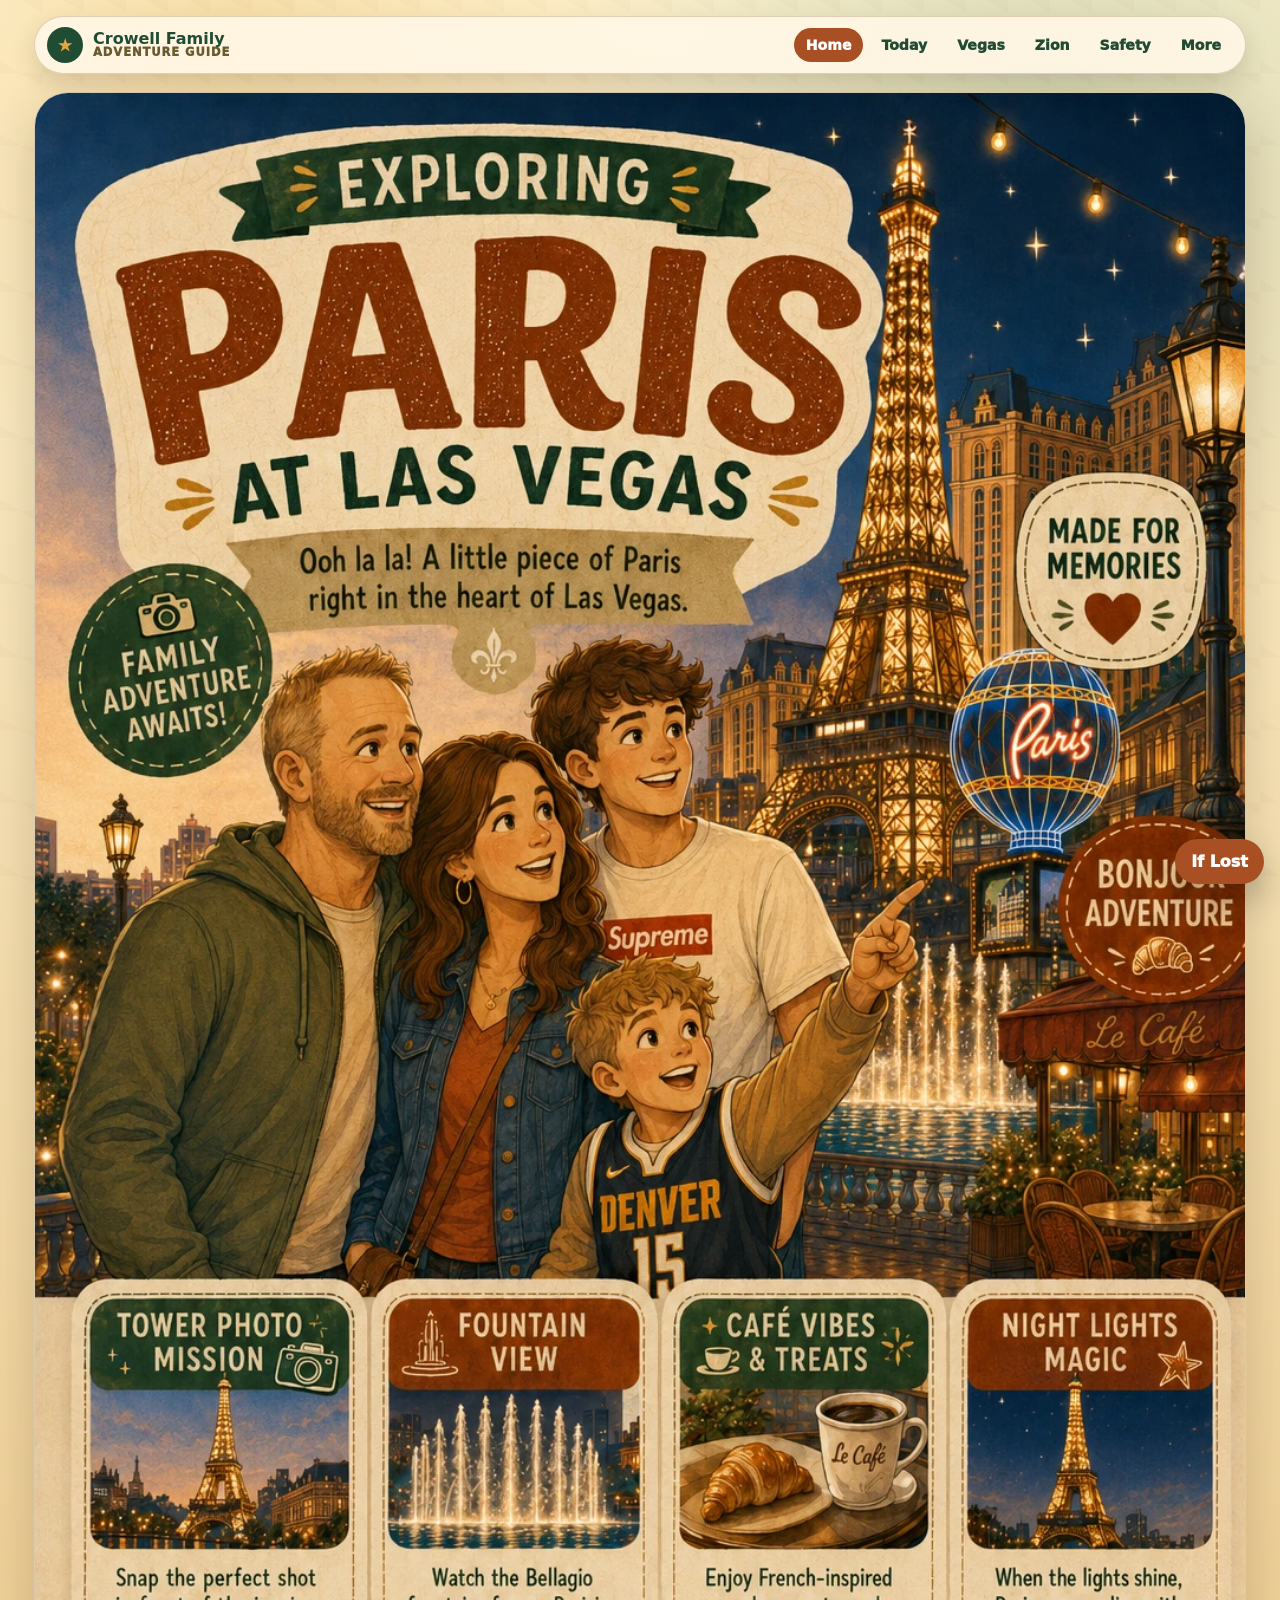
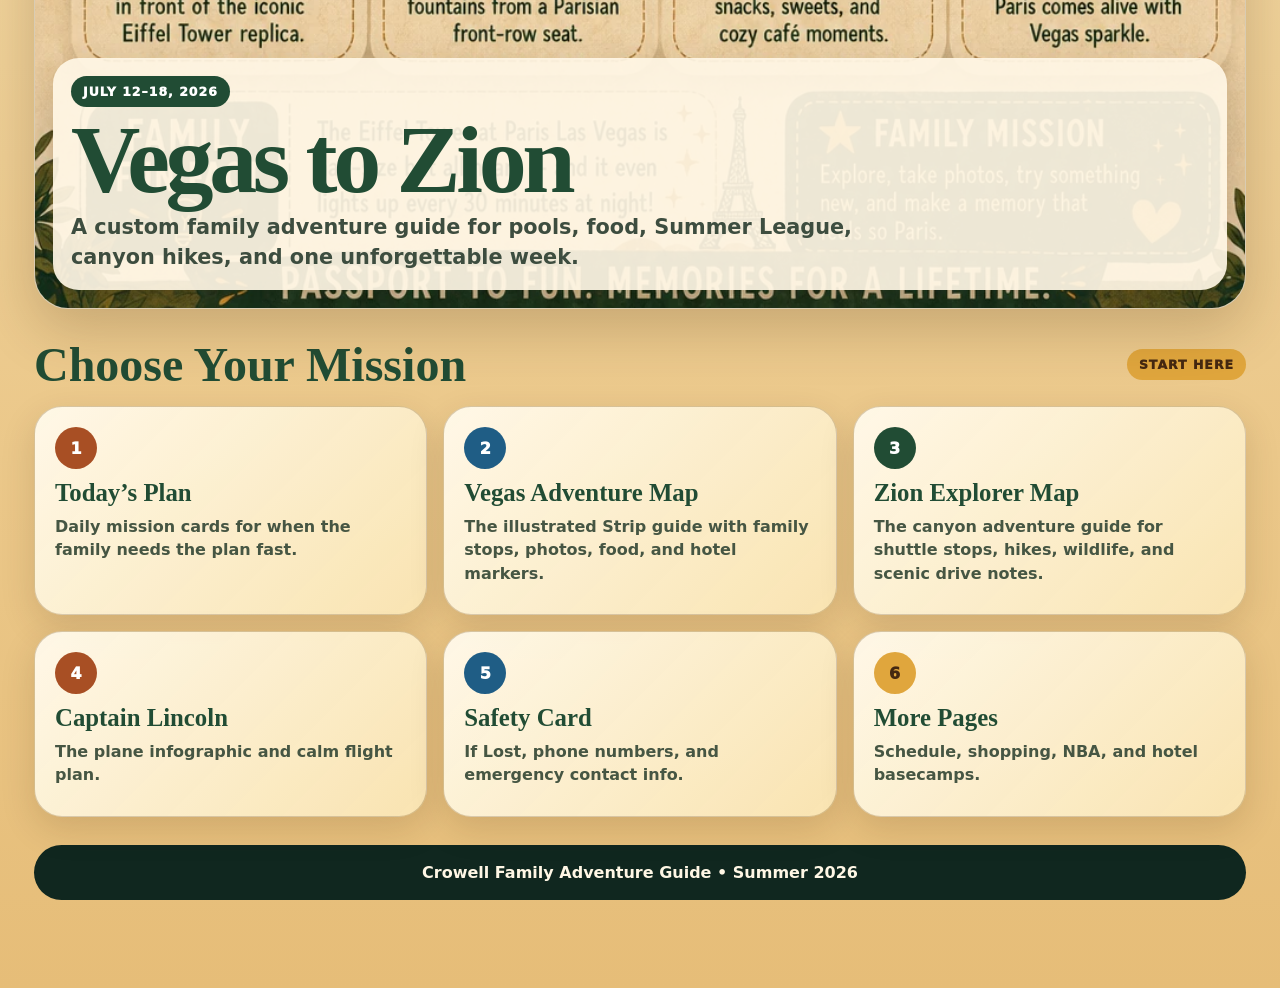
==== commit eea78b07: "Add files via upload" ====
--- a/index.html
+++ b/index.html
@@ -1,53 +1 @@
-<!doctype html>
-<html lang="en">
-<head>
-  <meta charset="utf-8">
-  <meta name="viewport" content="width=device-width, initial-scale=1">
-  <title>Crowell Family Adventure Guide</title>
-  <link rel="stylesheet" href="style.css">
-</head>
-<body>
-  <header class="app-header">
-    <div class="brand">
-      <div class="brand-kicker">Crowell Family Adventure Guide</div>
-      <div class="brand-title">Vegas to Zion</div>
-    </div>
-    <nav class="top-nav">
-      <a class="active" href="index.html">Home</a>
-      <a class="" href="today.html">Today</a>
-      <a class="" href="vegas.html">Vegas</a>
-      <a class="" href="zion.html">Zion</a>
-      <a class="" href="contacts.html">Safety</a>
-      <a class="" href="more.html">More</a>
-    </nav>
-  </header>
-
-  <main>
-    
-<section class="hero-poster-card">
-  <img src="home-family-poster-approved-final.png" alt="Poster-style Crowell family adventure illustration">
-</section>
-
-<section class="final-intro">
-  <span class="final-kicker">Start Here</span>
-  <h1 class="final-title">Crowell Family Adventure Guide</h1>
-  <p class="final-lead">A family field guide for Vegas, Zion, Summer League, pools, food, and one unforgettable week.</p>
-</section>
-
-<section class="final-section">
-  <h2>Choose Your Mission</h2>
-  <div class="final-grid grid-3">
-    <a class="more-card" href="today.html"><h3>Today’s Plan</h3><p>Open this when everyone is hot, hungry, tired, or done making decisions.</p></a>
-    <a class="more-card" href="vegas.html"><h3>Vegas Adventure Map</h3><p>Free and low-cost ideas, clickable cards, and family-friendly stops.</p></a>
-    <a class="more-card" href="zion.html"><h3>Zion Field Guide</h3><p>Road trip stops, Narrows readiness, and canyon-day planning.</p></a>
-    <a class="more-card" href="contacts.html"><h3>Safety Card</h3><p>If separated, contacts, and the emergency plan.</p></a>
-    <a class="more-card" href="flying.html"><h3>Flight Plan</h3><p>Captain Lincoln’s confidence plan for the flight home.</p></a>
-    <a class="more-card" href="more.html"><h3>More Adventures</h3><p>Schedule, shopping, NBA, and hotel basecamps.</p></a>
-  </div>
-</section>
-
-  </main>
-
-  <a class="if-lost" href="contacts.html">If Lost</a>
-</body>
-</html>
+<!doctype html><html lang="en"><head><meta charset="utf-8"><meta name="viewport" content="width=device-width,initial-scale=1"><title>Crowell Family Adventure Guide</title><link rel="stylesheet" href="style.css?v=9"></head><body><a class="skip-link" href="#main">Skip to content</a><div class="site-shell"><header class="topbar"><a class="brand" href="index.html"><span>★</span><div><strong>Crowell Family</strong><small>Adventure Guide</small></div></a><nav class="nav"><a class="active" href="index.html">Home</a><a class="" href="today.html">Today</a><a class="" href="vegas.html">Vegas</a><a class="" href="zion.html">Zion</a><a class="" href="contacts.html">Safety</a><a class="" href="more.html">More</a></nav></header><main id="main"><section class="hero"><img src="family-paris-poster.webp" alt="Poster-style Crowell family at Paris Las Vegas"><div class="hero-copy"><span class="kicker">July 12–18, 2026</span><h1 class="display">Vegas to Zion</h1><p class="lead">A custom family adventure guide for pools, food, Summer League, canyon hikes, and one unforgettable week.</p></div></section><section class="section"><div class="section-title"><h2>Choose Your Mission</h2><span class="kicker gold">Start here</span></div><div class="grid three"><a class="mission" href="today.html"><span class="badge">1</span><h3>Today’s Plan</h3><p>Daily mission cards for when the family needs the plan fast.</p></a><a class="mission" href="vegas.html"><span class="badge blue">2</span><h3>Vegas Adventure Map</h3><p>The illustrated Strip guide with family stops, photos, food, and hotel markers.</p></a><a class="mission" href="zion.html"><span class="badge green">3</span><h3>Zion Explorer Map</h3><p>The canyon adventure guide for shuttle stops, hikes, wildlife, and scenic drive notes.</p></a><a class="mission" href="flying.html"><span class="badge">4</span><h3>Captain Lincoln</h3><p>The plane infographic and calm flight plan.</p></a><a class="mission" href="contacts.html"><span class="badge blue">5</span><h3>Safety Card</h3><p>If Lost, phone numbers, and emergency contact info.</p></a><a class="mission" href="more.html"><span class="badge gold">6</span><h3>More Pages</h3><p>Schedule, shopping, NBA, and hotel basecamps.</p></a></div></section></main><footer class="site-footer">Crowell Family Adventure Guide • Summer 2026</footer></div><a class="float-lost" href="contacts.html">If Lost</a></body></html>
--- a/style.css
+++ b/style.css
@@ -1,187 +1,2 @@
 
-
-/* ===== Final clean approved rebuild ===== */
-:root {
-  --final-green: #214c34;
-  --final-rust: #b85c2b;
-  --final-cream: #fff7e5;
-  --final-line: #d6bd8a;
-  --final-ink: #26362d;
-}
-main {
-  max-width: 1120px;
-  margin: 0 auto;
-  padding: 18px 16px 80px;
-}
-.hero-poster-card {
-  background: #fff7e5;
-  border: 1px solid var(--final-line);
-  border-radius: 28px;
-  padding: 12px;
-  box-shadow: 0 12px 32px rgba(63,49,24,.16);
-  margin: 18px 0 22px;
-}
-.hero-poster-card img {
-  width: 100%;
-  border-radius: 20px;
-  display: block;
-}
-.final-intro,
-.final-panel,
-.final-card,
-.final-map-card,
-.vegas-card,
-.shopping-card,
-.more-card,
-.contact-card,
-.day-card,
-.timeline-card {
-  background: #fff7e5;
-  border: 1px solid var(--final-line);
-  border-radius: 24px;
-  box-shadow: 0 8px 24px rgba(63,49,24,.12);
-  padding: 20px;
-}
-.final-intro { margin: 18px 0; }
-.final-kicker {
-  display: inline-block;
-  background: var(--final-green);
-  color: #fff;
-  border-radius: 999px;
-  padding: 8px 13px;
-  font-size: .78rem;
-  font-weight: 900;
-  letter-spacing: .06em;
-  text-transform: uppercase;
-  margin-bottom: 10px;
-}
-.final-title {
-  font-family: Georgia, serif;
-  color: var(--final-green);
-  font-size: clamp(2rem, 5vw, 4rem);
-  line-height: .95;
-  margin: 0 0 10px;
-}
-.final-lead {
-  color: #425345;
-  font-size: 1.08rem;
-  line-height: 1.55;
-  margin: 0;
-}
-.final-section { margin: 28px 0; }
-.final-section h2 {
-  font-family: Georgia, serif;
-  color: var(--final-green);
-  font-size: clamp(1.5rem, 3vw, 2.35rem);
-  margin: 0 0 14px;
-}
-.final-grid {
-  display: grid;
-  gap: 16px;
-}
-.grid-2 { grid-template-columns: repeat(2, minmax(0, 1fr)); }
-.grid-3 { grid-template-columns: repeat(3, minmax(0, 1fr)); }
-.more-card,
-.vegas-card,
-.shopping-card {
-  display: block;
-  color: inherit;
-  text-decoration: none;
-  cursor: pointer;
-}
-.more-card:hover,
-.vegas-card:hover,
-.shopping-card:hover {
-  transform: translateY(-2px);
-  box-shadow: 0 14px 32px rgba(63,49,24,.18);
-}
-.more-card:focus-visible,
-.vegas-card:focus-visible,
-.shopping-card:focus-visible {
-  outline: 4px solid var(--final-rust);
-  outline-offset: 4px;
-}
-.card-number {
-  width: 42px;
-  height: 42px;
-  background: var(--final-rust);
-  color: white;
-  border-radius: 50%;
-  display: inline-flex;
-  justify-content: center;
-  align-items: center;
-  font-weight: 950;
-  margin-bottom: 10px;
-}
-.tap-hint {
-  color: var(--final-rust);
-  font-weight: 900;
-  margin-top: 12px;
-  font-size: .9rem;
-}
-.tag-row {
-  display: flex;
-  gap: 8px;
-  flex-wrap: wrap;
-  margin: 10px 0;
-}
-.tag {
-  display: inline-flex;
-  border-radius: 999px;
-  padding: 6px 10px;
-  background: #f3e5c8;
-  border: 1px solid #dcc491;
-  font-weight: 900;
-  font-size: .78rem;
-  color: #584a26;
-}
-.checklist {
-  list-style: none;
-  padding: 0;
-  margin: 0;
-}
-.checklist li {
-  display: flex;
-  gap: 10px;
-  align-items: flex-start;
-  padding: 10px 0;
-  border-bottom: 1px dashed #dac390;
-}
-.checklist li:last-child { border-bottom: 0; }
-.check-box {
-  width: 21px;
-  height: 21px;
-  border: 2px solid #876b3e;
-  border-radius: 6px;
-  flex: 0 0 21px;
-  margin-top: 2px;
-}
-.map-button {
-  display: inline-flex;
-  align-items: center;
-  justify-content: center;
-  min-height: 44px;
-  padding: 0 15px;
-  border-radius: 999px;
-  background: var(--final-green);
-  color: white;
-  font-weight: 900;
-  text-decoration: none;
-  margin: 6px 8px 6px 0;
-}
-.warning-card {
-  background: #fff0df;
-  border-color: #d78b54;
-}
-.contact-card a {
-  color: var(--final-green);
-  font-weight: 900;
-}
-.timeline-card .date,
-.day-card .date {
-  font-weight: 950;
-  color: var(--final-rust);
-}
-@media (max-width: 780px) {
-  .grid-2, .grid-3 { grid-template-columns: 1fr; }
-}
+:root{--ink:#173329;--green:#214c34;--deep:#10271f;--rust:#a84f24;--blue:#1f5d85;--gold:#e0a63d;--paper:#fff7e5;--shadow:0 20px 55px rgba(64,43,13,.22);--soft:0 12px 34px rgba(64,43,13,.15)}*{box-sizing:border-box}body{margin:0;color:var(--ink);font-family:system-ui,-apple-system,BlinkMacSystemFont,"Segoe UI",sans-serif;background:radial-gradient(circle at 18% 0%,rgba(224,166,61,.25),transparent 30rem),radial-gradient(circle at 82% 5%,rgba(40,107,72,.18),transparent 32rem),linear-gradient(180deg,#fff2cf,#e6bd78)}body:before{content:"";position:fixed;inset:0;pointer-events:none;opacity:.12;background-image:linear-gradient(30deg,rgba(90,61,25,.16) 12%,transparent 12.5%,transparent 87%,rgba(90,61,25,.16) 87.5%);background-size:42px 73px}a{color:inherit}.site-shell{max-width:1240px;margin:0 auto;padding:16px 14px 88px}.skip-link{position:absolute;left:-999px;top:10px;background:#fff;color:#000;padding:10px;border-radius:10px;z-index:999}.skip-link:focus{left:10px}.topbar{position:sticky;top:0;z-index:20;display:flex;justify-content:space-between;align-items:center;gap:12px;padding:10px 12px;margin-bottom:18px;border-radius:999px;background:rgba(255,247,229,.92);backdrop-filter:blur(12px);border:1px solid rgba(117,83,34,.24);box-shadow:0 10px 24px rgba(58,43,20,.16)}.brand{display:flex;align-items:center;gap:10px;text-decoration:none;color:var(--green);font-weight:950;white-space:nowrap}.brand span{width:36px;height:36px;border-radius:50%;display:grid;place-items:center;background:var(--green);color:var(--gold)}.brand strong{display:block;line-height:1}.brand small{display:block;line-height:1;color:#6a5a30;font-size:.72rem;text-transform:uppercase;letter-spacing:.08em}.nav{display:flex;gap:6px;overflow:auto}.nav a{text-decoration:none;flex:0 0 auto;border-radius:999px;padding:9px 12px;font-weight:950;font-size:.88rem;color:var(--green)}.nav a.active,.nav a:hover{background:var(--rust);color:#fff}.section{margin:28px 0}.hero,.map-hero,.poster,.visual{border-radius:34px;overflow:hidden;background:var(--paper);border:1px solid rgba(104,75,29,.25);box-shadow:var(--shadow)}.hero{position:relative}.hero img,.map-hero img,.poster img,.visual img{display:block;width:100%;height:auto}.hero-copy{position:absolute;left:18px;right:18px;bottom:18px;background:rgba(255,247,229,.92);border-radius:26px;padding:18px;box-shadow:0 18px 42px rgba(39,28,12,.22)}.kicker{display:inline-flex;background:var(--green);color:#fff;border-radius:999px;padding:8px 12px;font-weight:950;font-size:.78rem;text-transform:uppercase;letter-spacing:.08em}.kicker.gold{background:var(--gold);color:#442811}.kicker.rust{background:var(--rust)}.kicker.blue{background:var(--blue)}.kicker.green{background:var(--green)}.display,.page-title{font-family:Georgia,serif;color:var(--green);letter-spacing:-.045em;line-height:.9;margin:10px 0 8px}.display{font-size:clamp(2.6rem,8vw,6rem)}.page-title{font-size:clamp(2.2rem,7vw,4.85rem)}.lead{margin:0;max-width:860px;font-size:clamp(1.05rem,2.15vw,1.3rem);line-height:1.45;color:#3d4d3f;font-weight:650}.section-title{display:flex;justify-content:space-between;align-items:center;gap:12px;margin:0 0 14px}.section-title h2{font-family:Georgia,serif;color:var(--green);font-size:clamp(1.65rem,4.5vw,3rem);margin:0}.grid{display:grid;gap:16px}.grid.two{grid-template-columns:repeat(2,minmax(0,1fr))}.grid.three{grid-template-columns:repeat(3,minmax(0,1fr))}.card,.mission,.day-card,.contact-card,.shop-card,.timeline-card,.game-card,.base-card{position:relative;overflow:hidden;padding:20px;border-radius:28px;background:linear-gradient(135deg,rgba(255,249,234,.97),rgba(250,230,181,.93));border:1px solid rgba(118,83,31,.28);box-shadow:var(--soft)}a.mission,a.shop-card,a.base-card{display:block;text-decoration:none}.card h3,.mission h3,.day-card h3,.contact-card h3,.shop-card h3,.timeline-card h3,.game-card h3,.base-card h3{font-family:Georgia,serif;font-size:1.55rem;margin:10px 0 8px;color:var(--green)}.card p,.mission p,.day-card p,.contact-card p,.shop-card p,.timeline-card p,.game-card p,.base-card p{margin:0 0 9px;line-height:1.46;font-weight:650;color:#465643}.badge{display:inline-flex;align-items:center;justify-content:center;min-width:42px;height:42px;border-radius:50%;background:var(--rust);color:#fff;font-weight:950}.badge.blue{background:var(--blue)}.badge.gold{background:var(--gold);color:#442811}.badge.green{background:var(--green)}.tag-row{display:flex;gap:8px;flex-wrap:wrap;margin:10px 0}.tag{display:inline-flex;border-radius:999px;padding:6px 10px;background:#f3e5c8;border:1px solid #dcc491;font-weight:950;font-size:.78rem;color:#584a26}.tap-hint{display:inline-flex;margin-top:10px;color:var(--rust);font-weight:950}.map-btn,.phone-btn{display:inline-flex;align-items:center;justify-content:center;min-height:44px;padding:10px 14px;border-radius:999px;background:var(--green);color:#fff;text-decoration:none;font-weight:950;margin:6px 8px 6px 0}.map-btn.alt,.phone-btn.alt{background:var(--rust)}.checklist{list-style:none;margin:0;padding:0;display:grid;gap:8px}.checklist li{display:flex;gap:10px;align-items:flex-start;padding:10px 0;border-bottom:1px dashed rgba(123,89,38,.34);font-weight:780;line-height:1.35}.box{width:22px;height:22px;flex:0 0 22px;border-radius:6px;border:2px solid #7b5b2b;background:#fff9ea;margin-top:1px}.poster-grid{display:grid;grid-template-columns:1.02fr .98fr;gap:18px;align-items:start}.stack{display:grid;gap:18px}.map-hero{padding:10px;background:#10271f}.map-hero img{border-radius:24px}.map-hero figcaption{padding:12px 14px;color:#fff7e5;font-weight:850;line-height:1.45}.callout-strip{display:flex;gap:10px;flex-wrap:wrap;margin-top:14px}.callout{flex:1 1 220px;background:#fff7e5;border:1px solid rgba(118,83,31,.28);border-radius:20px;padding:14px;box-shadow:var(--soft);font-weight:800}.notice{background:#fff0df;border:1px solid #d78b54}.site-footer{text-align:center;margin-top:28px;padding:18px;border-radius:28px;background:var(--deep);color:#fff7e5;font-weight:850}.float-lost{position:fixed;right:16px;bottom:16px;z-index:30;background:var(--rust);color:#fff;text-decoration:none;font-weight:950;padding:13px 16px;border-radius:999px;box-shadow:0 16px 34px rgba(0,0,0,.25)}@media(max-width:820px){.site-shell{padding:10px 10px 72px}.topbar{border-radius:22px;align-items:flex-start;flex-direction:column}.nav{width:100%;gap:4px}.nav a{font-size:.8rem;padding:8px 10px}.hero,.map-hero{border-radius:25px}.hero-copy{position:static;margin:10px}.grid.three,.grid.two,.poster-grid{grid-template-columns:1fr}.display,.page-title{font-size:clamp(2.2rem,14vw,4rem)}}
